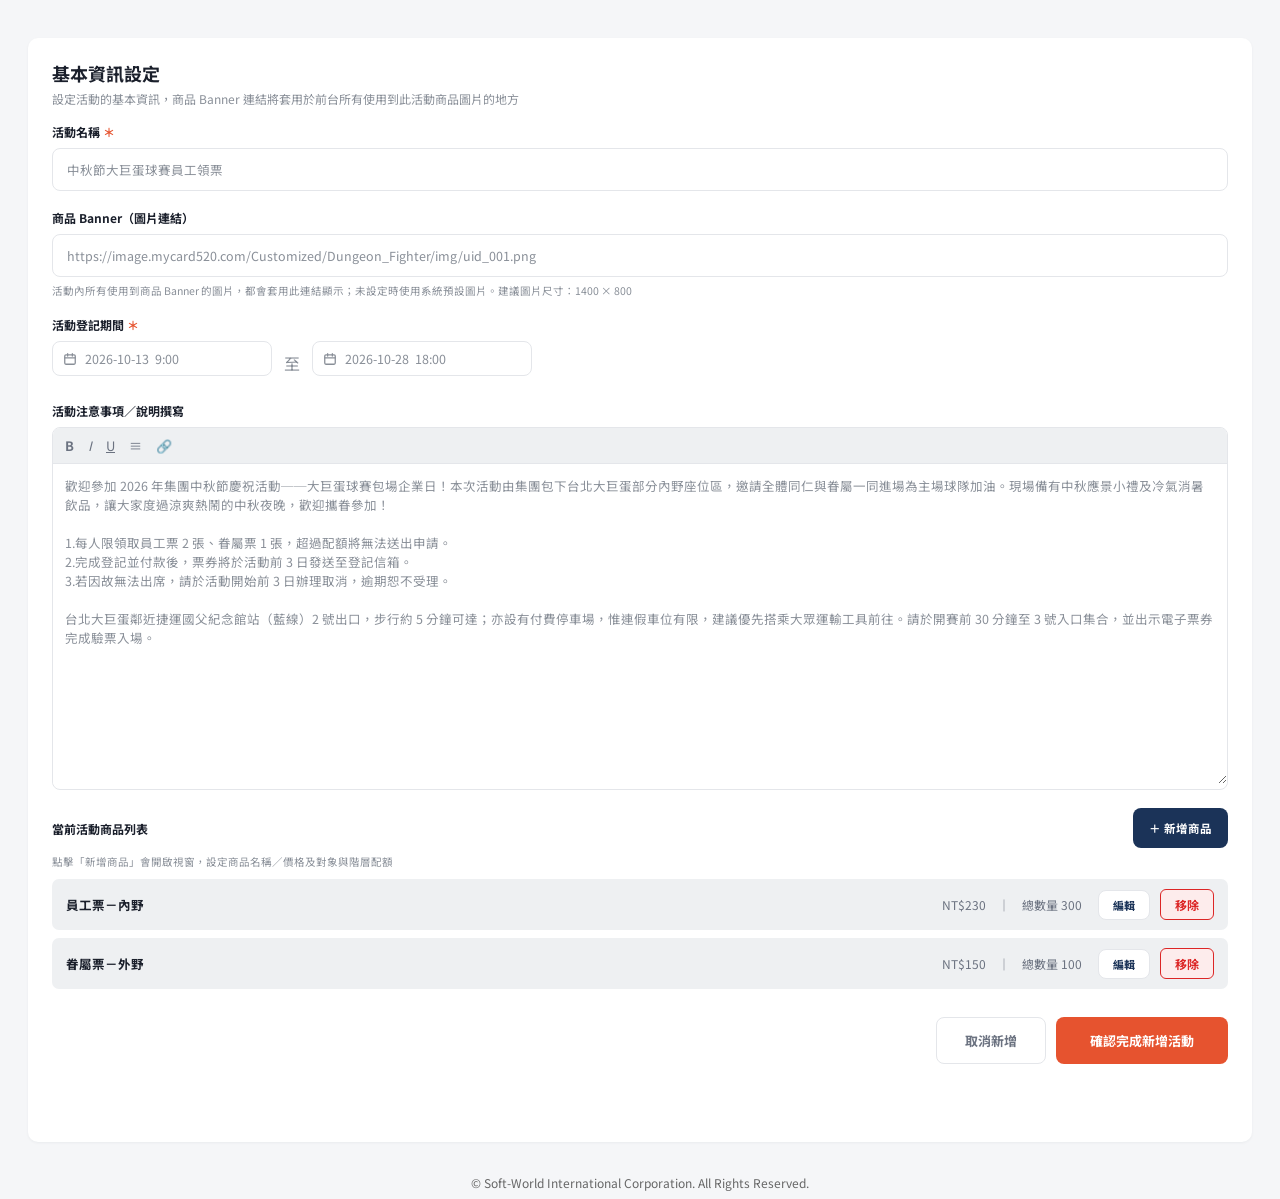
==== backend-act.html @ 68b7eef6 "樣式更新" ====
<!DOCTYPE html>
<html lang="zh-Hant">
<head>
<meta charset="UTF-8" />
<meta name="viewport" content="width=device-width, initial-scale=1, viewport-fit=cover" />
<title>智冠集團員工活動登記系統</title>
<link rel="preconnect" href="https://fonts.googleapis.com">
<link rel="preconnect" href="https://fonts.gstatic.com" crossorigin>
<link href="https://fonts.googleapis.com/css2?family=Noto+Sans+TC:wght@400;500;700;900&display=swap" rel="stylesheet">
	
<link rel="stylesheet" href="css/L.css">
<link rel="stylesheet" href="css/LM.css" media="only screen and (min-width:1280px) and (max-width:1680px)">
<!-- jquery引入檔 -->
<script src="js/jquery-3.7.1.min.js"></script>

<style id="product-modal-display-fix">
/* 彈窗顯示控制：不依賴外部 CSS 是否成功載入 */
.modal-overlay {
  display: none; position: fixed; inset: 0; z-index: 99999;
  align-items: center; justify-content: center;
  padding: 20px; box-sizing: border-box;
  background: rgba(15, 23, 42, .58);
  overflow-y: auto;
}
.modal-overlay.show { display: flex !important; }
.modal-overlay .modal-box {
  position: relative; width: 100%; max-width: 520px;
  max-height: calc(100vh - 40px); overflow-y: auto;
  box-sizing: border-box; margin: auto;
  background: #fff; border-radius: 12px;
  box-shadow: 0 20px 60px rgba(0,0,0,.24);
  padding: 24px;
}
#modal-add-product .modal-box { max-width: 640px; }
@media (max-width: 600px) { .modal-overlay { padding: 12px; } .modal-overlay .modal-box { padding: 18px; max-height: calc(100vh - 24px); } }

/* 開啟頁面時直接顯示新增活動表單與當前活動商品列表 */
#page-admin-new.active { display: block !important; visibility: visible !important; }
#page-admin-new #an-product-list { display: block !important; visibility: visible !important; }
#page-admin-new #an-product-list { width: 100%; min-height: 1px; }
#page-admin-new #an-product-list > div { display: flex !important; visibility: visible !important; opacity: 1 !important; }

/* 新增活動頁：確保商品列表下方的操作按鈕完整顯示，不受容器高度或 overflow 裁切 */
#page-admin-new .admin-shell,
#page-admin-new .admin-main,
#page-admin-new .admin-body,
#page-admin-new .admin-card {
  height: auto;
  max-height: none;
  overflow: visible;
}
#page-admin-new .admin-card > div[style*="float:right"] {
  display: flex !important;
  visibility: visible !important;
  opacity: 1 !important;
  clear: both;
}
#page-admin-new .admin-card::after {
  content: "";
  display: block;
  clear: both;
}
</style>

</head>
<body>

<!-- ============================================================ -->
<!-- 6. 後台／新增活動 對象與階層配額設定 -->
<!-- ============================================================ -->
<section class="page active" id="page-admin-new">
  <div class="admin-shell">    <main class="admin-main">
      <div class="admin-body">
        <div class="admin-card">
          <div class="ttl">基本資訊設定</div>
          <div class="sub">設定活動的基本資訊，商品 Banner 連結將套用於前台所有使用到此活動商品圖片的地方</div>

          <div class="form-field">
            <label>活動名稱 <span class="req">＊</span></label>
            <input class="form-input" id="an-name" placeholder="中秋節大巨蛋球賽員工領票" />
          </div>

          <div class="form-field">
            <label>商品 Banner（圖片連結）</label>
            <input class="form-input" id="an-banner" placeholder="https://image.mycard520.com/Customized/Dungeon_Fighter/img/uid_001.png" oninput="validateBanner()" />
            <div id="an-banner-error" style="display:none;font-size:10.5px;color:var(--red);margin-top:6px;">連結需以 http:// 或 https:// 開頭，請確認網址格式</div>
            <div style="font-size:10.5px;color:var(--grey-light);margin-top:6px;">活動內所有使用到商品 Banner 的圖片，都會套用此連結顯示；未設定時使用系統預設圖片。建議圖片尺寸：1400 × 800</div>
          </div>

          <div class="form-field">
            <label>活動登記期間 <span class="req">＊</span></label>
            <div style="display:flex;align-items:center;gap:12px;flex-wrap:wrap;">
              <label class="date-input"><svg viewBox="0 0 24 24" width="14" height="14" fill="none" stroke="currentColor" stroke-width="2.2" stroke-linecap="round" stroke-linejoin="round" style="flex:none;color:var(--grey-light);position:relative;margin:0px 6px -2px 0;"><rect x="3" y="5" width="18" height="16" rx="2"/><path d="M16 3v4M8 3v4M3 10h18"/></svg><input type="text" data-dp="datetime" readonly placeholder="2026-10-13  9:00" id="an-date-from" onchange="validateAnDates()" /></label>
              <span style="color:var(--grey-light);">至</span>
              <label class="date-input"><svg viewBox="0 0 24 24" width="14" height="14" fill="none" stroke="currentColor" stroke-width="2.2" stroke-linecap="round" stroke-linejoin="round" style="flex:none;color:var(--grey-light);position:relative;margin:0px 6px -2px 0;"><rect x="3" y="5" width="18" height="16" rx="2"/><path d="M16 3v4M8 3v4M3 10h18"/></svg><input type="text" data-dp="datetime" readonly placeholder="2026-10-28  18:00" id="an-date-to" onchange="validateAnDates()" /></label>
            </div>
            <div id="an-date-error" style="display:none;font-size:10.5px;color:var(--red);margin-top:6px;"></div>
          </div>

          <div class="form-field">
            <label>活動注意事項／說明撰寫</label>
            <div style="border:1.3px solid var(--border);border-radius:8px;overflow:hidden;">
              <div style="background:var(--bg-alt);padding:8px 12px;display:flex;gap:14px;font-size:13px;color:var(--grey);border-bottom:1px solid var(--border);">
                <b style="cursor:pointer;">B</b><i style="cursor:pointer;">I</i><u style="cursor:pointer;">U</u><span style="cursor:pointer;">≡</span><span style="cursor:pointer;">🔗</span>
              </div>
              <textarea id="an-notes" placeholder="歡迎參加 2026 年集團中秋節慶祝活動──大巨蛋球賽包場企業日！本次活動由集團包下台北大巨蛋部分內野座位區，邀請全體同仁與眷屬一同進場為主場球隊加油。現場備有中秋應景小禮及冷氣消暑飲品，讓大家度過涼爽熱鬧的中秋夜晚，歡迎攜眷參加！

1.每人限領取員工票 2 張、眷屬票 1 張，超過配額將無法送出申請。
2.完成登記並付款後，票券將於活動前 3 日發送至登記信箱。
3.若因故無法出席，請於活動開始前 3 日辦理取消，逾期恕不受理。

台北大巨蛋鄰近捷運國父紀念館站（藍線）2 號出口，步行約 5 分鐘可達；亦設有付費停車場，惟連假車位有限，建議優先搭乘大眾運輸工具前往。請於開賽前 30 分鐘至 3 號入口集合，並出示電子票券完成驗票入場。" style="width:100%;min-height:320px;border:none;padding:12px;font-size:12.5px;font-family:inherit;resize:vertical;outline:none;"></textarea>
            </div>
          </div>

          <div class="form-field">
            <div style="display:flex;justify-content:space-between;align-items:center;margin-bottom:10px;">
              <label style="margin:0;">當前活動商品列表</label>
              <button type="button" class="btn" style="background:var(--navy);color:#fff;padding:12px 16px;font-size:11.5px;" onclick="openAddProduct()">＋ 新增商品</button>
            </div>
            <div style="font-size:10.5px;color:var(--grey-light);margin:-4px 0 10px;">點擊「新增商品」會開啟視窗，設定商品名稱／價格及對象與階層配額</div>
            <div id="an-product-list" style="display:block!important;visibility:visible!important;width:100%;min-height:1px;">
              <div style="display:flex!important;justify-content:space-between;align-items:center;gap:12px;flex-wrap:wrap;padding:10px 14px;background:var(--bg-alt);border-radius:7px;margin-bottom:8px;visibility:visible!important;opacity:1!important;">
                <span style="font-size:12.5px;font-weight:700;">員工票－內野</span>
                <div style="display:flex;align-items:center;gap:10px;flex-wrap:wrap;">
                  <span style="font-size:12px;color:var(--grey);margin-right:6px;">NT$230　｜　總數量 300</span>
                  <button type="button" class="btn" style="background:#fff;border:1.3px solid var(--border);color:var(--navy);padding:6px 14px;font-size:11px;" onclick="viewAnProduct(0)">編輯</button>
                  <button type="button" class="remove-btn" onclick="removeAnProduct(0)">移除</button>
                </div>
              </div>
              <div style="display:flex!important;justify-content:space-between;align-items:center;gap:12px;flex-wrap:wrap;padding:10px 14px;background:var(--bg-alt);border-radius:7px;margin-bottom:8px;visibility:visible!important;opacity:1!important;">
                <span style="font-size:12.5px;font-weight:700;">眷屬票－外野</span>
                <div style="display:flex;align-items:center;gap:10px;flex-wrap:wrap;">
                  <span style="font-size:12px;color:var(--grey);margin-right:6px;">NT$150　｜　總數量 100</span>
                  <button type="button" class="btn" style="background:#fff;border:1.3px solid var(--border);color:var(--navy);padding:6px 14px;font-size:11px;" onclick="viewAnProduct(1)">編輯</button>
                  <button type="button" class="remove-btn" onclick="removeAnProduct(1)">移除</button>
                </div>
              </div>
            </div>
          </div>

          <div style="display:flex;gap:10px;margin-top:10px; float:right;">
            <button class="btn" style="background:#fff;border:1.3px solid var(--border);color:var(--grey);padding:13px 28px;font-size:13px; float:right;" onclick="cancelAddActivity()">取消新增</button>
            <button class="btn btn-primary" style="padding:13px 34px;font-size:13px; float:right" onclick="confirmAddActivity()">確認完成新增活動</button>
          </div>
        </div>
      </div>
    </main>
  </div>
  <div id="copyright">© Soft-World International Corporation. All Rights Reserved.</div>
</section>



<!-- ===== Modals ===== -->
<div class="modal-overlay" id="modal-cancel-order">
  <div class="modal-box">
    <div class="modal-icon">！</div>
    <h3>確定要取消此訂單嗎？</h3>
    <div class="sub">訂單編號　ORD-20260908-0012</div>
    <p>取消後，此訂單將無法復原，若已完成部分付款將依公司退款規範處理。確定要取消嗎？</p>
    <div class="modal-btns">
      <button class="btn" style="background:#fff;border:1px solid var(--border);color:var(--grey);" onclick="closeModal('modal-cancel-order')">再想想</button>
      <button class="btn btn-primary" onclick="confirmCancelOrder()">確認取消訂單</button>
    </div>
  </div>
</div>

<div class="modal-overlay" id="modal-unpublish">
  <div class="modal-box">
    <div class="modal-icon">！</div>
    <h3>確定要下架此活動嗎？</h3>
    <div class="sub" id="modal-unpublish-name"></div>
    <p>下架後，前台將立即隱藏本活動，員工將無法繼續報名或領票。此動作可隨時重新上架恢復。</p>
    <div class="modal-btns">
      <button class="btn" style="background:#fff;border:1px solid var(--border);color:var(--grey);" onclick="closeModal('modal-unpublish')">取消</button>
      <button class="btn btn-primary">確認下架</button>
    </div>
  </div>
</div>

<div class="modal-overlay" id="modal-add-product">
  <div class="modal-box" style="max-width:640px;max-height:86vh;overflow-y:auto;text-align:left;">
    <h3 id="ap-modal-title">新增商品</h3>
    <div class="sub" id="ap-modal-sub" style="margin-bottom:16px;">設定商品基本資訊，並依公司別設定對象與階層配額</div>

    <div id="ap-fields">
      <div class="form-field">
        <label>商品名稱 <span class="req">＊</span></label>
        <input class="form-input" id="ap-name" value="一般票" />
      </div>
      <div class="form-field">
        <label>商品價格 <span class="req">＊</span></label>
        <input class="form-input" id="ap-price" value="230" />
      </div>

      <div class="form-field">
        <label>商品總數量額度 <span class="req">＊</span></label>
        <input class="form-input" id="ap-total" value="300" inputmode="numeric" oninput="validateApTotal()" />
        <div class="field-err" id="ap-total-err"></div>
        <div style="font-size:10.5px;color:var(--grey-light);margin-top:6px;">此商品可發放的總張數；下方各公司「總數量限制」加總不可超過此額度</div>
      </div>

      <div class="form-field" style="margin-bottom:8px;">
        <label style="display:flex;align-items:center;gap:10px;margin-bottom:6px;">適用公司別 <span class="req">＊</span>
          <span class="toggle" id="ap-all-toggle" onclick="toggleApAll()"><span class="knob"></span></span>
          <span id="ap-all-label" style="font-size:11.5px;color:var(--grey-light);font-weight:400;">依公司別設定</span>
        </label>
        <div style="font-size:10.5px;color:var(--grey-light);">開啟後不分公司別：白名單內所有網域的員工都可以購買，共用商品總數量額度，先搶先得</div>
      </div>

      <div id="ap-company-section">
        <div class="form-field">
          <div style="display:flex;justify-content:space-between;align-items:center;margin-bottom:8px;">
            <label style="font-weight:500;color:var(--grey);margin:0;">選擇公司（可複選，勾選後展開配額設定）</label>
            <button type="button" class="select-all-btn" id="ap-select-all" onclick="toggleAllCompanies()">全選</button>
          </div>
          <div id="ap-company-checks"></div>
          <div class="field-err" id="ap-company-err"></div>
        </div>

        <div class="form-field">
          <label style="margin-bottom:4px;">公司配額列表</label>
          <table class="quota-table">
            <thead><tr><th>公司別</th><th>該公司總數量限制
              <span class="help-wrap">
                <button type="button" class="help-btn" aria-label="說明">?</button>
                <span class="help-tip">填寫 0 表示該公司不限制額度，僅受「商品總數量額度」限制，先搶先得</span>
              </span>
            </th><th style="color:var(--green);">單一帳號免費票數量</th><th style="color:var(--orange);">單一帳號自費票數量</th></tr></thead>
            <tbody id="quota-body"></tbody>
          </table>
        </div>
      </div>

      <div id="ap-all-section" style="display:none;">
        <div class="form-field">
          <label style="margin-bottom:8px;">單一帳號購買額度（所有符合白名單網域的帳號皆適用）</label>
          <div class="form-row2">
            <div>
              <div style="font-size:10.5px;font-weight:700;color:var(--green);margin-bottom:6px;">單一帳號免費票數量</div>
              <input class="form-input" id="ap-all-free" value="1" inputmode="numeric" oninput="validateApAll()" />
            </div>
            <div>
              <div style="font-size:10.5px;font-weight:700;color:var(--orange);margin-bottom:6px;">單一帳號自費票數量</div>
              <input class="form-input" id="ap-all-paid" value="1" inputmode="numeric" oninput="validateApAll()" />
            </div>
          </div>
          <div class="field-err" id="ap-all-err"></div>
        </div>
      </div>
    </div>

    <div class="modal-btns">
      <button class="btn" style="background:#fff;border:1px solid var(--border);color:var(--grey);" onclick="closeModal('modal-add-product')" id="ap-cancel-btn">取消</button>
      <button class="btn btn-primary" style="background:var(--navy);" onclick="confirmAddProduct()" id="ap-confirm-btn">確認新增商品</button>
    </div>
  </div>
</div>

<div class="modal-overlay" id="modal-export">
  <div class="modal-box">
    <h3>匯出活動報表</h3>
    <div class="sub" id="modal-export-name"></div>
    <div class="form-field" style="margin-top:14px;">
      <label>匯出公司範圍 <span class="req">＊</span></label>
      <select class="form-input" id="export-company"></select>
    </div>
    <div class="modal-btns">
      <button class="btn" style="background:#fff;border:1px solid var(--border);color:var(--grey);" onclick="closeModal('modal-export')">取消</button>
      <button class="btn btn-primary" style="background:var(--navy);">確認匯出</button>
    </div>
  </div>
</div>

<div id="toast"></div>
<div id="dp-pop"></div>

<script>
let toastTimer = null;
function showToast(msg){
  const t = document.getElementById('toast');
  t.textContent = msg;
  t.classList.add('show');
  clearTimeout(toastTimer);
  toastTimer = setTimeout(()=>t.classList.remove('show'), 2200);
}
/* ============ 日曆選擇元件（點輸入框即展開，不需點小日曆圖示） ============ */
const DP = { input:null, mode:'date', y:0, m:0, selY:0, selM:0, selD:0, hh:'09', mm:'00' };
const dpP2 = n => String(n).padStart(2,'0');
function dpOpen(inp){
  DP.input = inp; DP.mode = inp.dataset.dp;
  const m = (inp.value||'').match(/^(\d{4})-(\d{2})-(\d{2})(?:[ T](\d{2}):(\d{2}))?/);
  const base = m ? new Date(+m[1], +m[2]-1, +m[3]) : new Date();
  DP.y = base.getFullYear(); DP.m = base.getMonth();
  if(m){ DP.selY=+m[1]; DP.selM=+m[2]-1; DP.selD=+m[3]; DP.hh = m[4]||'09'; DP.mm = m[5]||'00'; }
  else { DP.selY = 0; DP.hh = '09'; DP.mm = '00'; }
  dpRender();
  const pop = document.getElementById('dp-pop');
  pop.classList.add('show');
  const r = inp.getBoundingClientRect(), ph = pop.offsetHeight, pw = pop.offsetWidth;
  let top = r.bottom + 6; if(top + ph > window.innerHeight - 8) top = Math.max(8, r.top - ph - 6);
  let left = Math.min(r.left, window.innerWidth - pw - 8);
  pop.style.top = top + 'px'; pop.style.left = Math.max(8,left) + 'px';
}
function dpClose(){ document.getElementById('dp-pop').classList.remove('show'); DP.input = null; }
function dpRender(){
  const first = new Date(DP.y, DP.m, 1), startDow = first.getDay(), dim = new Date(DP.y, DP.m+1, 0).getDate();
  const prevDim = new Date(DP.y, DP.m, 0).getDate(), today = new Date();
  let cells = '';
  for(let i=0;i<42;i++){
    let d, mo = DP.m, y = DP.y, other = false;
    if(i < startDow){ d = prevDim - startDow + i + 1; mo = DP.m-1; other = true; }
    else if(i >= startDow + dim){ d = i - startDow - dim + 1; mo = DP.m+1; other = true; }
    else d = i - startDow + 1;
    const dt = new Date(y, mo, d);
    const isSel = dt.getFullYear()===DP.selY && dt.getMonth()===DP.selM && dt.getDate()===DP.selD;
    const isToday = dt.getFullYear()===today.getFullYear() && dt.getMonth()===today.getMonth() && dt.getDate()===today.getDate();
    cells += `<button type="button" class="dp-day ${other?'other':''} ${isToday?'today':''} ${isSel?'sel':''}" onclick="dpPick(${dt.getFullYear()},${dt.getMonth()},${dt.getDate()})">${d}</button>`;
  }
  const wk = ['日','一','二','三','四','五','六'].map(w=>`<div class="dp-wk">${w}</div>`).join('');
  const hours = Array.from({length:24},(_,i)=>`<option ${dpP2(i)===DP.hh?'selected':''}>${dpP2(i)}</option>`).join('');
  const mins = Array.from({length:60},(_,i)=>`<option ${dpP2(i)===DP.mm?'selected':''}>${dpP2(i)}</option>`).join('');
  const time = DP.mode==='datetime' ? `<div class="dp-time"><span style="color:var(--grey);">時間</span>
      <select onchange="DP.hh=this.value">${hours}</select>：<select onchange="DP.mm=this.value">${mins}</select>
      <button type="button" class="dp-ok" onclick="dpConfirm()">確定</button></div>` : '';
  document.getElementById('dp-pop').innerHTML = `
    <div class="dp-head"><button type="button" class="dp-nav" onclick="dpNav(-1)">‹</button><b>${DP.y} 年 ${DP.m+1} 月</b><button type="button" class="dp-nav" onclick="dpNav(1)">›</button></div>
    <div class="dp-grid">${wk}${cells}</div>
    ${time}
    <div class="dp-foot"><button type="button" onclick="dpToday()">今天</button><button type="button" onclick="dpClear()">清除</button></div>`;
}
function dpNav(d){ DP.m += d; if(DP.m<0){DP.m=11;DP.y--;} if(DP.m>11){DP.m=0;DP.y++;} dpRender(); }
function dpPick(y,m,d){
  DP.selY=y; DP.selM=m; DP.selD=d; DP.y=y; DP.m=m;
  if(DP.mode==='date') dpCommit(); else dpRender();
}
function dpToday(){ const t = new Date(); dpPick(t.getFullYear(), t.getMonth(), t.getDate()); }
function dpConfirm(){
  if(!DP.selY){ const t = new Date(); DP.selY=t.getFullYear(); DP.selM=t.getMonth(); DP.selD=t.getDate(); }
  dpCommit();
}
function dpCommit(){
  const inp = DP.input; if(!inp) return;
  const date = `${DP.selY}-${dpP2(DP.selM+1)}-${dpP2(DP.selD)}`;
  inp.value = DP.mode==='datetime' ? `${date} ${DP.hh}:${DP.mm}` : date;
  inp.dispatchEvent(new Event('change', {bubbles:true}));
  dpClose();
}
function dpClear(){
  const inp = DP.input; if(!inp) return;
  inp.value = ''; inp.dispatchEvent(new Event('change', {bubbles:true})); dpClose();
}
document.addEventListener('click', e=>{
  const inp = e.target.closest && e.target.closest('input[data-dp]');
  if(inp){ dpOpen(inp); return; }
  if(e.target.closest && (e.target.closest('#dp-pop') || e.target.closest('.date-input'))) return;
  dpClose();
});
// 彈層內的點擊不往上傳：切換月份／選日期時會重繪內容，被點的按鈕已脫離 DOM，若傳到 document 會被誤判成「點到外面」而關閉
document.getElementById('dp-pop').addEventListener('click', e=>e.stopPropagation());
document.addEventListener('keydown', e=>{ if(e.key==='Escape') dpClose(); });
window.addEventListener('resize', dpClose);
window.addEventListener('scroll', dpClose, true);

/* ============ 導覽切換 ============ */
function go(page){
  document.querySelectorAll('.page').forEach(p=>p.classList.remove('active'));
  document.getElementById('page-'+page).classList.add('active');
  document.querySelectorAll('#meta-nav button[data-page]').forEach(b=>b.classList.toggle('active', b.dataset.page===page));
  window.scrollTo({top:0,behavior:'instant'});
  if(page === 'checkout') renderCheckout();
  if(page === 'orderlist') renderOrderList();
  if(page === 'content' && typeof applyContentState === 'function') applyContentState();
}
document.querySelectorAll('#meta-nav button[data-page]').forEach(b=>b.addEventListener('click',()=>go(b.dataset.page)));
document.querySelectorAll('a[data-page]').forEach(a=>a.addEventListener('click',(e)=>{e.preventDefault();go(a.dataset.page);}));

/* ============ 0. 員工登入頁 ============ */
const ALLOWED_DOMAINS = ['soft-world.com.tw','gamefirst.com.tw','mail.gameflier.com.tw'];
function validateEmail(){
  const val = document.getElementById('login-email').value.trim();
  const errEl = document.getElementById('login-email-error');
  const spacer = document.getElementById('login-email-spacer');
  if(!val){ errEl.style.display='none'; spacer.style.display='block'; return; }
  const domain = val.split('@')[1] || '';
  const ok = ALLOWED_DOMAINS.includes(domain);
  errEl.style.display = ok ? 'none' : 'block';
  spacer.style.display = ok ? 'block' : 'none';
}
function requestOtp(){
  document.querySelectorAll('#otp-boxes .otp-box').forEach(b=>{ b.value=''; b.classList.remove('otp-focus'); });
  document.querySelector('#otp-boxes .otp-box').classList.add('otp-focus');
}




/* ============ 5. 後台活動列表 ============ */
const ADMIN_ROWS = [
  {name:"2026 中秋大巨蛋球賽領票",active:true,period:"2026-09-01 09:00－2026-09-15 18:00",remain:284,total:300,breakdown:[["@soft-world.com.tw",188,200],["@gamefirst.com.tw",96,100]],creator:"李小華",editor:"李小華"},
  {name:"2026 尾牙晚會報名",active:true,period:"2026-12-03 00:00－2026-12-22 23:59",remain:512,total:600,breakdown:[["@soft-world.com.tw",312,400],["@gamefirst.com.tw",200,200]],creator:"陳雅婷",editor:"王小明"},
  {name:"員工旅遊．北海道梯次報名",active:true,period:"2026-10-05 09:00－2026-10-28 18:00",remain:45,total:80,breakdown:[["@soft-world.com.tw",30,50],["@gamefirst.com.tw",15,30]],creator:"李小華",editor:"陳雅婷"},
  {name:"春酒晚宴入場登記",active:false,period:"2026-01-12 00:00－2026-01-27 23:59",remain:null,total:null,breakdown:[],creator:"陳雅婷",editor:"陳雅婷"},
  {name:"電影包場優先場",active:true,period:"2026-08-03 09:00－2026-08-14 18:00",remain:12,total:40,breakdown:[["@soft-world.com.tw",12,40]],creator:"王小明",editor:"李小華"},
  {name:"親子日烘焙工作坊",active:false,period:"2026-07-02 09:00－2026-07-19 18:00",remain:null,total:null,breakdown:[],creator:"陳雅婷",editor:"王小明"},
  {name:"桌遊之夜報名",active:true,period:"2026-09-22 09:00－2026-10-02 18:00",remain:68,total:120,breakdown:[["@soft-world.com.tw",68,120]],creator:"李小華",editor:"李小華"},
  {name:"瑜珈紓壓體驗課程",active:false,period:"2026-06-04 09:00－2026-06-16 18:00",remain:null,total:null,breakdown:[],creator:"王小明",editor:"陳雅婷"},
  {name:"中秋烤肉派對報名",active:true,period:"2026-09-11 09:00－2026-09-25 18:00",remain:156,total:200,breakdown:[["@soft-world.com.tw",156,200]],creator:"陳雅婷",editor:"李小華"},
  {name:"萬聖節變裝派對",active:false,period:"2026-10-24 09:00－2026-11-03 18:00",remain:null,total:null,breakdown:[],creator:"王小明",editor:"王小明"},
];
let adminStatusFilter = 'all';
function setAdminStatusFilter(val){
  adminStatusFilter = val;
  document.querySelectorAll('#admin-status-filter .radio-opt').forEach(el=>el.classList.toggle('active', el.dataset.val===val));
  renderAdminTable();
}
function applyAdminFilter(){ renderAdminTable(); }
function onAdminDateChange(){
  const f = document.getElementById('admin-date-from').value, t = document.getElementById('admin-date-to').value;
  if(f && t && f > t){ showToast('起始日期不可晚於結束日期'); return; }
  renderAdminTable();
}
function resetAdminFilter(){
  document.getElementById('admin-search-input').value = '';
  document.getElementById('admin-date-from').value = '';
  document.getElementById('admin-date-to').value = '';
  setAdminStatusFilter('all');
}
function getFilteredAdminRows(){
  const kw = (document.getElementById('admin-search-input')?.value || '').trim();
  const dFrom = document.getElementById('admin-date-from')?.value || '';
  const dTo = document.getElementById('admin-date-to')?.value || '';
  return ADMIN_ROWS
    .map((r, i) => ({ r, i }))
    .filter(({r}) => {
      if(kw && !r.name.includes(kw)) return false;
      if(adminStatusFilter === 'active' && !r.active) return false;
      if(adminStatusFilter === 'inactive' && r.active) return false;
      // 活動期間：活動期間與所選區間有重疊即符合
      const [rs, re] = r.period.split('－').map(s=>s.trim().slice(0,10));
      if(dFrom && re < dFrom) return false;
      if(dTo && rs > dTo) return false;
      return true;
    });
}
function renderAdminTable(){
  const tbody = document.getElementById('admin-table-body');
  const filtered = getFilteredAdminRows();
  document.getElementById('admin-row-count').textContent = `共 ${filtered.length} 筆資料（示範資料，實際以後端為準）`;
  if(filtered.length === 0){
    tbody.innerHTML = `<tr><td colspan="8" style="text-align:center;color:var(--grey-light);padding:24px 0;">查無符合條件的活動</td></tr>`;
    return;
  }
  tbody.innerHTML = filtered.map(({r, i})=>{
    const statusBadge = r.active
      ? `<span class="badge" style="background:var(--green-light);border-color:var(--green);color:var(--green);">上架中</span>`
      : `<span class="badge" style="background:var(--bg-alt);border-color:var(--border);color:var(--grey);">已下架</span>`;
    const remainCell = (r.active && r.remain!=null)
      ? `<button class="remain-btn" onclick="toggleRemain(${i})">${r.remain} / ${r.total} <span class="arrow" id="arrow-${i}">▸</span></button>`
      : `<span style="color:var(--grey-light);">－</span>`;
    const toggleCell = `<button class="toggle ${r.active?'on':''}" onclick="onToggleClick(${i}, this)"><span class="knob"></span></button>`;
    let rows = `<tr id="row-${i}">
      <td><a class="at-link" href="#" onclick="openActivitySettings('${r.name.replace(/'/g,"")}', ${r.active});return false;">${r.name}</a></td>
      <td>${statusBadge}</td>
      <td>${r.period}</td>
      <td style="text-align:center;">${remainCell}</td>
      <td style="text-align:center;">${toggleCell}</td>
      <td style="color:var(--grey);">${r.creator}</td>
      <td style="color:var(--grey);">${r.editor}</td>
      <td style="text-align:center;"><a class="export-link" href="#" onclick="openExportModal('${r.name.replace(/'/g,"")}');return false;">匯出報表</a></td>
    </tr>`;
    if(r.breakdown.length){
      rows += `<tr class="subrow" id="sub-${i}" style="display:none;"><td colspan="8">
        ${r.breakdown.map(([n,rem,tot])=>`<div style="display:flex;justify-content:space-between;max-width:420px;padding:3px 0;"><span style="color:var(--grey);">${n}</span><b>${rem} / ${tot}</b></div>`).join('')}
      </td></tr>`;
    }
    return rows;
  }).join('');
}
function toggleRemain(i){
  const sub = document.getElementById('sub-'+i);
  if(!sub) return;
  const open = sub.style.display !== 'none';
  sub.style.display = open ? 'none' : 'table-row';
  document.getElementById('arrow-'+i).textContent = open ? '▸' : '▾';
}
function openActivitySettings(name, isActive){
  AN_MODE = 'edit';
  renderAnProducts();
  showToast(`開啟「${name}」活動設定頁面`);
  go('admin-new');
}
let pendingToggleIndex = null;
function onToggleClick(i, el){
  const r = ADMIN_ROWS[i];
  if(r.active){
    pendingToggleIndex = i;
    document.getElementById('modal-unpublish-name').textContent = r.name;
    openModal('modal-unpublish');
  } else {
    // 下架活動要重新上架：需進入活動設定頁面重新設定活動登記期間，其餘內容預設帶入原本的值
    AN_MODE = 'edit';
    renderAnProducts();
      showToast('請先設定活動登記期間才能重新上架，已為您開啟活動設定頁面');
    go('admin-new');
  }
}
document.getElementById('modal-unpublish').querySelector('.btn-primary').addEventListener('click', ()=>{
  if(pendingToggleIndex!=null){ ADMIN_ROWS[pendingToggleIndex].active = false; closeModal('modal-unpublish'); renderAdminTable(); showToast('活動已下架'); }
});
function openExportModal(name){
  document.getElementById('export-company').innerHTML = '<option>全部公司</option>' + DOMAINS.map(d=>`<option>${d.company}　${d.name}</option>`).join('');
  document.getElementById('modal-export-name').textContent = name;
  openModal('modal-export');
}
document.getElementById('modal-export').querySelector('.btn-primary').addEventListener('click', ()=>{
  closeModal('modal-export');
  showToast('已匯出 Excel 報表');
});
function adminPageToast(){ showToast('示範資料僅 1 頁，實際頁數依後端資料筆數決定'); }
function openModal(id){
  const modal = document.getElementById(id);
  if(!modal) return;
  modal.classList.add('show');
  modal.setAttribute('aria-hidden', 'false');
  document.body.style.overflow = 'hidden';
}
function closeModal(id){
  const modal = document.getElementById(id);
  if(!modal) return;
  modal.classList.remove('show');
  modal.setAttribute('aria-hidden', 'true');
  if(!document.querySelector('.modal-overlay.show')) document.body.style.overflow = '';
}
document.querySelectorAll('.modal-overlay').forEach(m=>{
  m.setAttribute('aria-hidden', m.classList.contains('show') ? 'false' : 'true');
  m.addEventListener('click', e=>{ if(e.target===m) closeModal(m.id); });
});
document.addEventListener('keydown', e=>{
  if(e.key === 'Escape'){
    const visibleModal = document.querySelector('.modal-overlay.show');
    if(visibleModal) closeModal(visibleModal.id);
  }
});
renderAdminTable();

// 剩餘數量每 30 秒模擬刷新一次（示範用：微幅隨機變動）
setInterval(()=>{
  let changed = false;
  ADMIN_ROWS.forEach(r=>{
    if(r.active && r.remain!=null && r.remain > 0 && Math.random() < 0.5){
      r.remain = Math.max(0, r.remain - (Math.random() < 0.5 ? 0 : 1));
      changed = true;
    }
  });
  if(changed && document.getElementById('page-admin-list').classList.contains('active')) renderAdminTable();
}, 30000);

/* ============ 6a. 新增活動：基本資訊設定 ============ */
function validateBanner(){
  const val = document.getElementById('an-banner').value.trim();
  const errEl = document.getElementById('an-banner-error');
  errEl.style.display = (val && !/^https?:\/\//i.test(val)) ? 'block' : 'none';
}

let AN_PRODUCTS = [
  { name: "員工票－內野", price: 230, total: 300 },
  { name: "眷屬票－外野", price: 150, total: 100 },
];
let AN_MODE = 'create'; // 'create'：新增活動（商品僅供查看）／'edit'：編輯既有（已下架）活動（商品可編輯）
function renderAnProducts(){
  const el = document.getElementById('an-product-list');
  const btnLabel = '編輯'; // 不分新增／已下架活動，商品一律可編輯
  if(AN_PRODUCTS.length === 0){
    el.innerHTML = `<div style="font-size:11.5px;color:var(--grey-light);padding:12px 0;">尚未新增任何商品，請點擊「＋ 新增商品」建立</div>`;
    return;
  }
  el.innerHTML = AN_PRODUCTS.map((p,i)=>`
    <div style="display:flex;justify-content:space-between;align-items:center;padding:10px 14px;background:var(--bg-alt);border-radius:7px;margin-bottom:8px;">
      <span style="font-size:12.5px;font-weight:700;">${p.name}${p.scope==='all' ? ' <span class="scope-tag">不分公司</span>' : ''}</span>
      <div style="display:flex;align-items:center;gap:10px;">
        <span style="font-size:12px;color:var(--grey);margin-right:6px;">NT$${p.price}　｜　總數量 ${p.total}</span>
        <button type="button" class="btn" style="background:#fff;border:1.3px solid var(--border);color:var(--navy);padding:6px 14px;font-size:11px;" onclick="viewAnProduct(${i})">${btnLabel}</button>
        <button type="button" class="remove-btn" onclick="removeAnProduct(${i})">移除</button>
      </div>
    </div>`).join('');
}
let apAllCompanies = false;
function setApAll(on){
  apAllCompanies = !!on;
  document.getElementById('ap-all-toggle').classList.toggle('on', apAllCompanies);
  document.getElementById('ap-all-label').textContent = apAllCompanies ? '不分公司別（所有白名單網域皆可購買）' : '依公司別設定';
  document.getElementById('ap-all-label').style.color = apAllCompanies ? 'var(--green)' : 'var(--grey-light)';
  document.getElementById('ap-company-section').style.display = apAllCompanies ? 'none' : 'block';
  document.getElementById('ap-all-section').style.display = apAllCompanies ? 'block' : 'none';
}
function toggleApAll(){ setApAll(!apAllCompanies); }
function setApMsg(id, msg){
  const el = document.getElementById(id);
  el.textContent = msg || ''; el.style.display = msg ? 'block' : 'none';
}
function allQuotaMsg(){
  const f = document.getElementById('ap-all-free').value.trim(), p = document.getElementById('ap-all-paid').value.trim();
  if(!/^\d+$/.test(f) || !/^\d+$/.test(p)) return '免費票與自費票數量請輸入 0 以上的整數';
  if(+f + +p < 1) return '免費票與自費票數量至少需有一項大於 0';
  return '';
}
function validateApAll(){ setApMsg('ap-all-err', allQuotaMsg()); }
let an_editingIndex = null;
function anDateMsg(showEmpty){
  const f = document.getElementById('an-date-from').value, t = document.getElementById('an-date-to').value;
  if(!f || !t) return showEmpty ? '請選擇活動登記期間的開始與結束時間' : '';
  const now = new Date(), fd = new Date(f.replace(' ','T')), td = new Date(t.replace(' ','T'));
  if(fd <= now || td <= now) return '開始與結束日期都需晚於目前時間';
  if(td <= fd) return '結束時間需晚於開始時間';
  return '';
}
function validateAnDates(showEmpty){
  const m = anDateMsg(!!showEmpty), el = document.getElementById('an-date-error');
  el.textContent = m; el.style.display = m ? 'block' : 'none';
  return !m;
}
function confirmAddActivity(){
  const name = document.getElementById('an-name').value.trim();
  if(!name){ showToast('請輸入活動名稱'); document.getElementById('an-name').focus(); return; }
  if(!validateAnDates(true)){ showToast('請確認活動登記期間'); return; }
  if(AN_PRODUCTS.length === 0){ showToast('請至少新增一項商品'); return; }
  showToast('活動已儲存（示範流程）');
}
function cancelAddActivity(){
  go('admin-list');
}
function openAddProduct(){
  an_editingIndex = null;
  document.getElementById('ap-modal-title').textContent = '新增商品';
  document.getElementById('ap-modal-sub').textContent = '設定商品基本資訊，並依公司別設定對象與階層配額';
  document.getElementById('ap-fields').classList.remove('readonly');
  document.getElementById('ap-confirm-btn').style.display = 'inline-block';
  document.getElementById('ap-confirm-btn').textContent = '確認新增商品';
  document.getElementById('ap-cancel-btn').textContent = '取消';
  document.getElementById('ap-name').value = '一般票';
  document.getElementById('ap-price').value = '230';
  document.getElementById('ap-total').value = '300';
  setApTotalErr('');
  setApAll(false);
  document.getElementById('ap-all-free').value = '1';
  document.getElementById('ap-all-paid').value = '1';
  setApMsg('ap-all-err',''); setApMsg('ap-company-err','');
  renderApCompanyChecks();
  renderQuotaTable();
  openModal('modal-add-product');
}
function viewAnProduct(i){
  an_editingIndex = i;
  const p = AN_PRODUCTS[i];
  const editable = true; // 一律可編輯
  document.getElementById('ap-modal-title').textContent = editable ? '編輯商品' : '查看商品';
  document.getElementById('ap-modal-sub').textContent = editable
    ? '可調整此商品的名稱／價格及對象與階層配額'
    : '僅供查看此商品的設定內容，如需調整請由「新增商品」重新建立';
  document.getElementById('ap-fields').classList.toggle('readonly', !editable);
  document.getElementById('ap-confirm-btn').style.display = editable ? 'inline-block' : 'none';
  document.getElementById('ap-confirm-btn').textContent = '確認更新商品';
  document.getElementById('ap-cancel-btn').textContent = editable ? '取消' : '關閉';
  document.getElementById('ap-name').value = p.name;
  document.getElementById('ap-price').value = p.price;
  document.getElementById('ap-total').value = p.total;
  setApTotalErr('');
  setApAll(p.scope === 'all');
  document.getElementById('ap-all-free').value = p.allFree ?? 1;
  document.getElementById('ap-all-paid').value = p.allPaid ?? 1;
  setApMsg('ap-all-err',''); setApMsg('ap-company-err','');
  renderApCompanyChecks();
  renderQuotaTable();
  openModal('modal-add-product');
}
function setApTotalErr(msg){
  const el = document.getElementById('ap-total-err'), input = document.getElementById('ap-total');
  el.textContent = msg || ''; el.style.display = msg ? 'block' : 'none';
  input.classList.toggle('invalid', !!msg);
}
function validateApTotal(){
  const v = document.getElementById('ap-total').value.trim();
  if(v && !/^[1-9]\d*$/.test(v)) setApTotalErr('請輸入大於 0 的整數'); else setApTotalErr('');
}
function confirmAddProduct(){
  const name = document.getElementById('ap-name').value.trim();
  const price = parseInt(document.getElementById('ap-price').value, 10);
  const totalStr = document.getElementById('ap-total').value.trim();
  if(!name){ showToast('請輸入商品名稱'); return; }
  if(isNaN(price)){ showToast('商品價格需為數字'); return; }
  if(!/^[1-9]\d*$/.test(totalStr)){ setApTotalErr(totalStr ? '請輸入大於 0 的整數' : '請輸入商品總數量額度'); return; }
  const total = parseInt(totalStr, 10);
  let extra = { scope: apAllCompanies ? 'all' : 'company' };
  if(apAllCompanies){
    const m = allQuotaMsg();
    setApMsg('ap-all-err', m);
    if(m) return;
    extra.allFree = parseInt(document.getElementById('ap-all-free').value, 10);
    extra.allPaid = parseInt(document.getElementById('ap-all-paid').value, 10);
  } else {
    ensureQuotaEntries();
    const checked = DOMAINS.map(d=>COMPANY_QUOTA[domKey(d)]).filter(c=>c.checked);
    if(checked.length === 0){ setApMsg('ap-company-err', '請至少選擇一間公司'); return; }
    setApMsg('ap-company-err', '');
    // 填 0＝該公司不限制額度，不列入加總
    const companySum = checked.reduce((s,c)=>s+(c.total||0),0);
    if(companySum > total){ setApTotalErr(`各公司總數量限制加總（${companySum}，不含填 0 不限制者）超過商品總數量額度（${total}）`); return; }
  }
  setApTotalErr('');
  if(an_editingIndex !== null){
    AN_PRODUCTS[an_editingIndex] = { name, price, total, ...extra };
    showToast(`已更新商品「${name}」`);
  } else {
    AN_PRODUCTS.push({ name, price, total, ...extra });
    showToast(`已新增商品「${name}」`);
  }
  renderAnProducts();
  closeModal('modal-add-product');
}
function removeAnProduct(i){
  AN_PRODUCTS.splice(i, 1);
  renderAnProducts();
}
renderAnProducts();

/* 頁面初始載入時，確保當前活動商品列表立即呈現 */
window.addEventListener('DOMContentLoaded', () => {
  const page = document.getElementById('page-admin-new');
  if (page) page.classList.add('active');
  // 預設顯示兩個既有商品；若商品陣列意外為空，仍補上預設欄位
  if (typeof AN_PRODUCTS !== 'undefined' && AN_PRODUCTS.length === 0) {
    AN_PRODUCTS = [
      { name: '員工票－內野', price: 230, total: 300 },
      { name: '眷屬票－外野', price: 150, total: 100 }
    ];
  }
  renderAnProducts();
});

/* ============ 6. 新增活動配額設定 ============ */
const COMPANY_QUOTA = {
  "soft-world.com.tw":{total:200, free:1, paid:1, checked:true},
  "gamefirst.com.tw":{total:100, free:0, paid:1, checked:true},
  "mail.gameflier.com.tw":{total:0, free:0, paid:1, checked:false},
};
const domKey = d => d.name.replace(/^@/, '');
function ensureQuotaEntries(){
  DOMAINS.forEach(d=>{ const k = domKey(d); if(!COMPANY_QUOTA[k]) COMPANY_QUOTA[k] = {total:0, free:0, paid:1, checked:false}; });
}
// 公司別顯示白名單內維護的「公司名稱」，網域以小字輔助
function renderApCompanyChecks(){
  ensureQuotaEntries();
  document.getElementById('ap-company-checks').innerHTML = DOMAINS.map(d=>{
    const k = domKey(d);
    return `<label class="cb-row"><input type="checkbox" ${COMPANY_QUOTA[k].checked?'checked':''} onchange="toggleCompany('${k}',this)"><span><b>${d.company}</b><span class="cb-domain">@${k}</span></span></label>`;
  }).join('');
  updateSelectAllBtn();
}
function allCompaniesChecked(){ return DOMAINS.length > 0 && DOMAINS.every(d=>COMPANY_QUOTA[domKey(d)].checked); }
function updateSelectAllBtn(){
  const btn = document.getElementById('ap-select-all');
  if(btn) btn.textContent = allCompaniesChecked() ? '取消全選' : '全選';
}
function toggleAllCompanies(){
  ensureQuotaEntries();
  const target = !allCompaniesChecked();
  DOMAINS.forEach(d=>{ COMPANY_QUOTA[domKey(d)].checked = target; });
  setApMsg('ap-company-err', '');
  renderApCompanyChecks();
  renderQuotaTable();
}
function renderQuotaTable(){
  ensureQuotaEntries();
  const body = document.getElementById('quota-body');
  body.innerHTML = DOMAINS.filter(d=>COMPANY_QUOTA[domKey(d)].checked).map(d=>{
    const k = domKey(d), c = COMPANY_QUOTA[k];
    return `<tr>
      <td><div style="font-weight:700;font-size:12.5px;">${d.company}</div><div class="cb-domain" style="margin:2px 0 0;">@${k}</div></td>
      <td style="white-space:nowrap;"><div style="display:flex;align-items:center;"><input value="${c.total}" oninput="updateQuota('${k}','total',this.value)"><span class="unl-tag" id="unl-${k}" style="${c.total===0?'':'display:none;'}">不限制</span></div></td>
      <td><input value="${c.free}" oninput="updateQuota('${k}','free',this.value)"></td>
      <td><input value="${c.paid}" oninput="updateQuota('${k}','paid',this.value)"></td>
    </tr>`;
  }).join('');
}
function toggleCompany(k, el){ COMPANY_QUOTA[k].checked = el.checked; setApMsg('ap-company-err', ''); updateSelectAllBtn(); renderQuotaTable(); }
function updateQuota(k, field, val){
  COMPANY_QUOTA[k][field] = parseInt(val)||0;
  if(field==='total'){ const t = document.getElementById('unl-'+k); if(t) t.style.display = COMPANY_QUOTA[k].total===0 ? '' : 'none'; }
}

/* ============ 7. 網域白名單 ============ */
let DOMAINS = [
  {name:"@soft-world.com.tw",company:"智冠科技",addedAt:"2026-01-05 10:12",operator:"李小華（系統管理員）"},
  {name:"@gamefirst.com.tw",company:"網龍",addedAt:"2026-01-05 10:12",operator:"李小華（系統管理員）"},
  {name:"@mail.gameflier.com.tw",company:"遊戲新幹線",addedAt:"2026-03-18 14:30",operator:"陳雅婷（人資行政）"},
];
function renderDomains(){
  const body = document.getElementById('domain-body');
  body.innerHTML = DOMAINS.map((d,i)=>`<tr>
    <td><span class="dom-check">✓</span><b>${d.name}</b></td>
    <td id="co-cell-${i}">${d.company} <span class="edit-icon" onclick="editCompany(${i})" title="編輯公司名稱">✎</span></td>
    <td style="color:var(--grey);">${d.addedAt}</td>
    <td style="color:var(--grey);">${d.operator}</td>
    <td><button class="remove-btn" onclick="removeDomain(${i})">移除</button></td>
  </tr>`).join('');
}
const DOMAIN_FORMAT_RE = /^@[a-zA-Z0-9.-]+\.[a-zA-Z]{2,}$/;
function setDmErr(id, msg){
  const el = document.getElementById(id), input = document.getElementById(id.replace('-err',''));
  el.textContent = msg || ''; el.style.display = msg ? 'block' : 'none';
  input.classList.toggle('invalid', !!msg);
}
function domainMsg(val, showEmpty){
  if(!val){ return showEmpty ? '請輸入網域' : ''; }
  if(!DOMAIN_FORMAT_RE.test(val)) return '網域格式不正確，請輸入「@」開頭的合法網域，例：@example.com.tw';
  if(DOMAINS.some(d=>d.name.toLowerCase()===val.toLowerCase())) return '此網域已存在白名單中';
  return '';
}
function companyMsg(val, showEmpty){
  if(!val){ return showEmpty ? '請輸入公司名稱' : ''; }
  if(val.length > 30) return '公司名稱請勿超過 30 字';
  return '';
}
function validateDomainInput(){ setDmErr('dm-domain-err', domainMsg(document.getElementById('dm-domain').value.trim(), false)); }
function validateCompanyInput(){ setDmErr('dm-company-err', companyMsg(document.getElementById('dm-company').value.trim(), false)); }
function openAddDomain(){
  ['dm-domain','dm-company'].forEach(id=>{ document.getElementById(id).value=''; setDmErr(id+'-err',''); });
  openModal('modal-add-domain');
  setTimeout(()=>document.getElementById('dm-domain').focus(), 50);
}
function confirmAddDomain(){
  const domain = document.getElementById('dm-domain').value.trim();
  const company = document.getElementById('dm-company').value.trim();
  const dMsg = domainMsg(domain, true), cMsg = companyMsg(company, true);
  setDmErr('dm-domain-err', dMsg); setDmErr('dm-company-err', cMsg);
  if(dMsg || cMsg) return;
  const n = new Date(), p = v=>String(v).padStart(2,'0');
  const ts = `${n.getFullYear()}-${p(n.getMonth()+1)}-${p(n.getDate())} ${p(n.getHours())}:${p(n.getMinutes())}`;
  DOMAINS.push({name:domain, company, addedAt:ts, operator:"王小明（目前登入管理員）"});
  renderDomains();
  closeModal('modal-add-domain');
  showToast(`已新增白名單網域 ${domain}（${company}）`);
}
function removeDomain(i){ DOMAINS.splice(i,1); renderDomains(); }
function editCompany(i){
  renderDomains(); // 一次只編輯一列，其他列還原
  const cell = document.getElementById('co-cell-'+i);
  cell.innerHTML = `<div class="co-edit">
      <input class="form-input co-input" id="co-input-${i}" maxlength="40" />
      <button type="button" class="co-ok" onclick="saveCompany(${i})" title="儲存">✓</button>
      <button type="button" class="co-cancel" onclick="renderDomains()" title="取消">✕</button>
    </div><div class="field-err" id="co-err-${i}"></div>`;
  const input = document.getElementById('co-input-'+i);
  input.value = DOMAINS[i].company;
  input.addEventListener('keydown', e=>{
    if(e.key==='Enter'){ e.preventDefault(); saveCompany(i); }
    else if(e.key==='Escape'){ renderDomains(); }
  });
  input.addEventListener('input', ()=>{ document.getElementById('co-err-'+i).style.display='none'; input.classList.remove('invalid'); });
  input.focus(); input.select();
}
function saveCompany(i){
  const input = document.getElementById('co-input-'+i), err = document.getElementById('co-err-'+i);
  const v = input.value.trim();
  const msg = !v ? '請輸入公司名稱' : (v.length > 30 ? '公司名稱請勿超過 30 字' : '');
  if(msg){ err.textContent = msg; err.style.display = 'block'; input.classList.add('invalid'); input.focus(); return; }
  DOMAINS[i].company = v;
  renderDomains();
  showToast('已更新公司名稱');
}
renderDomains();
renderApCompanyChecks();
renderQuotaTable();
</script>

<script id="ensure-default-an-products">
(function () {
  function ensureProductRows() {
    var page = document.getElementById('page-admin-new');
    var list = document.getElementById('an-product-list');
    if (!page || !list) return;
    page.classList.add('active');
    list.style.setProperty('display', 'block', 'important');
    list.style.setProperty('visibility', 'visible', 'important');
    if (typeof renderAnProducts === 'function') {
      if (typeof AN_PRODUCTS === 'undefined' || !Array.isArray(AN_PRODUCTS) || AN_PRODUCTS.length === 0) {
        AN_PRODUCTS = [
          { name: '員工票－內野', price: 230, total: 300 },
          { name: '眷屬票－外野', price: 150, total: 100 }
        ];
      }
      renderAnProducts();
    }
  }
  if (document.readyState === 'loading') document.addEventListener('DOMContentLoaded', ensureProductRows);
  else ensureProductRows();
})();
</script>
</body>
</html>
---- css/L.css ----
@charset "utf-8";
:root{
  --navy:#1B3358; --navy-dark:#1A1F2B; --navy-border:#324A73;
  --orange:#E6532F; --orange-light:#FDEAE5; --purple:#8f6d9b;
  --green:#2E9E6D; --green-light:#E8F5EE;
  --red:#DC2626; --red-light:#FDECEC;
  --blue:#3c5c9e; 
  --blue-tag:#2E6F9E; --purple-tag:#6B4FA0; --amber-tag:#4987c7; --amber-light:#84afdb;
  --grey:#6B7280; --grey-light:#898f98;
  --border:#E4E6EA; --bg:#F5F6F8; --bg-alt:#EEF0F2;
  --white:#FFFFFF;
  --sidebar-bg:#0B1830; --sidebar-active:#1B3358; --sidebar-inactive:#8B96AC;
  --logo-orange:#FF6B4A;
  --link-blue:#2E6F9E;
  --radius-s:6px; --radius-m:10px; --radius-l:16px;
  padding-top:env(safe-area-inset-top,0px);
  padding-bottom:env(safe-area-inset-bottom,0px);
}
:root[data-theme="dark"]{ --bg:#15171c; --bg-alt:#1d2026; --white:#1c1f26; --border:#2a2e38; --navy-dark:#f1f3f6; --grey:#aab0bd; }
*{box-sizing:border-box;}
html{scroll-padding-top:56px;}
body{
  margin:0; background:var(--bg); color:var(--navy-dark);
  font-family:"Noto Sans TC","Microsoft JhengHei",-apple-system,BlinkMacSystemFont,"PingFang TC",sans-serif;
  -webkit-font-smoothing:antialiased;
}
a{color:inherit;text-decoration:none;}
button{font-family:inherit;cursor:pointer;}
input,select{font-family:inherit;}

/* ===== 導覽列（本頁面切換用，非原設計一部分） ===== */
#meta-nav{
  position:sticky; top:0; z-index:500; 
  display:block; align-items:center!important; gap:4px; text-align: center!important; 
  background:#f37214; margin:45px 0 0 0; padding:8px 14px; padding-top:calc(8px + env(safe-area-inset-top,0px));
  white-space:nowrap;over-flow:hidden;
  box-shadow:0 2px 10px rgba(0,0,0,.15);
}
#meta-nav .brand{ color:#fff; font-weight:700; font-size:13px; margin-right:10px; opacity:.85; flex:none; display:flex; align-items:center; gap:6px;}
#meta-nav .brand .dot{width:8px;height:8px;border-radius:50%;background:var(--orange);}
#meta-nav button{
  text-align:center;flex:none; background:transparent; border:1px solid transparent; color:#f3f3f3;
  font-size:13px; padding:7px 12px; border-radius:20px; transition:all .15s;
}
#meta-nav button:hover{ color:#fff; background:#c94117; }
#meta-nav button.active{ background:var(--orange); color:#fff; font-weight:700; }
#meta-nav .sep{ width:1px; height:18px; background:#; margin:0 4px; flex:none; }
h1 {font-size:22px;line-height:32px; font-weight:700;margin:24px 0 6px 0;}
.page{ display:none; }
.page.active{ display:block; padding:12px 0 0 0;}

/* ===== 共用：前台頁首 ===== */
.fe-header{
  position:fixed; top:0; left:0; z-index:99; width:100%;
  border-bottom:1px solid var(--border); background:#ffffff;
  display:flex; align-items:center; justify-content:space-between;
  padding:12px 28px 12px 28px; gap:16px; flex-wrap:wrap; 
}
:root[data-theme="dark"] .fe-header{background:var(--white);}
.fe-header .left{display:flex;align-items:center;gap:22px;}
.fe-logo{display:flex;align-items:center;gap:10px;font-weight:700;font-size:15px;white-space:nowrap;cursor:pointer;}
.fe-logo .mark{
  width:16px;height:16px;border-radius:8px;background:var(--bg-alt);color:var(--grey-light);
  border:1px solid var(--border);
  display:flex;align-items:center;justify-content:center;flex:none;
}
.fe-logo .mark img {width:100%;}
.fe-breadcrumb{font-size:13px;color:var(--grey);white-space:nowrap;}
.fe-breadcrumb b{color:var(--navy-dark);font-weight:500;}
.fe-header .right{display:flex;align-items:center;gap:10px;font-size:12.5px;color:var(--grey);white-space:nowrap;}
.fe-header .right a{color:var(--orange);font-weight:700;}
.fe-header .right .sep{color:var(--border);}

.fe-body{ max-width:1180px; margin:0 auto; padding:50px 28px 80px 28px; }

/* ===== 活動列表頁 ===== */
.section-title{width:auto; display:inline-block;font-size:18px;font-weight:700;margin:0 0 4px 0;position:relative;padding-bottom:6px;border-bottom:4px solid var(--orange);}
/*.section-title::after{content:"";position:absolute;left:0;bottom:0;width:30%;height:3px;background:var(--orange);border-radius:2px;}*/
.list-divider{border:none;border-top:1px solid var(--border);margin:14px 0 22px;}
.act-all {
	width:100%;
	height:auto;
	margin:8px 0 8px 0;
	padding:0 0;
}
.act-all li {width:49%; height:auto; margin:0 1% 0 0; padding:0 0 12px 0; display:inline; float:left;}
.act-all dl {width:49%; height:auto; margin:0 0 0 1%; padding:0 0 12px 0; display:inline; float:right;}
.act-all .act-box {
  margin:0 0 18px 0; border:1px solid var(--border); border-radius:var(--radius-m); overflow:hidden; background:#fff; border:1px solid #fff;
  box-shadow:0 1px 2px rgba(20,30,50,.04); cursor:pointer; transition:box-shadow .15s,transform .1s;
}
.act-all .act-box:hover {box-shadow: 2px 3px 7px 2px rgba(0, 0, 0, 0.18);}
.act-all #tag-open {
	position:absolute; margin:10px 0 0 10px; width:auto; padding:4px 10px; font-size:12px; border-radius:50px;
	color:#ffffff; background-color:#299c7f;box-shadow: 1px 2px 1px 1px rgba(0, 0, 0, 0.12);
}
.act-all #tag-full {
	position:absolute; margin:10px 0 0 10px; width:auto; padding:4px 10px; font-size:12px; border-radius:50px;
	color:#ffffff; background-color:#898f98;box-shadow: 1px 2px 1px 1px rgba(0, 0, 0, 0.12);
}
.act-all #tag-not-open {
	position:absolute; margin:10px 0 0 10px; width:auto; padding:4px 10px; font-size:12px; border-radius:50px;
	color:#ffffff; background-color:#4987c7;box-shadow: 1px 2px 1px 1px rgba(0, 0, 0, 0.12);
}
.act-all .photo {
	width:100%;
	height:auto;
	margin:0 0;
	float:left;
}
.act-all .photo img {width:100%;}
.act-all .title {
	width:96%;
	margin:0 0;
	padding:1% 2% 1.2% 2%;
	font-size:16px;
	color:#333333;
	font-weight: bold;
	display:inline;
	float:left;
}
.act-all .date {
	width:96%;
	margin:0 0 2px 0;
	padding:0 2%;
	font-size:12px;
	color:#666666;
	font-weight: normal;
	display:inline;
	float:left;
}
.act-all .place {
	width:96%;
	margin:0 0 4px 0;
	padding:0 2%;
	font-size:12px;
	color:#666666;
	font-weight: normal;
	display:inline;
	float:left;
}
.act-all .bottom-item {
	width:97%;
	margin:4px 0 2px 0;
	padding:1% 1% 0 2%;
	display:inline;
	float:left;
}
.act-all .bottom-item .status {
	width:50%;
	margin:8px 0 0 0;
	padding:0 0;
	font-size:14px;
	color:#333333;
	font-weight: normal;
	display:inline;
	float:left;
}
.act-all .bottom-item .status .amount {font-weight: bold; color:#E6532F;}
.act-all .bottom-item .btn-check {
	width:90px;
	margin:0 0;
	padding:8px 0;
	background-color:#E6532F;
	border-radius:8px;
	font-size:14px;
	color:#ffffff;
	font-weight: bold;
	text-align:center;
	display:inline;
	cursor:pointer;
	float:right;
}
.act-all .bottom-item .btn-check:hover {background-color:#ee6e10;}
.act-all .bottom-item .btn-full {
	width:90px;
	margin:0 0;
	padding:8px 0;
	background-color:#cccccc;
	border-radius:8px;
	font-size:14px;
	color:#ffffff;
	font-weight: bold;
	text-align:center;
	display:inline;
	float:right;
}
.act-all .bottom-item .btn-not-open {
	width:88px;
	margin:0 0;
	padding:7px 0;
	background-color:#fffff;
	border:1px solid #cccccc;
	border-radius:8px;
	font-size:14px;
	color:#666666;
	font-weight: bold;
	text-align:center;
	display:inline;
	float:right;
}

.card-grid{display:grid;grid-template-columns:1fr 1fr;gap:18px;}
@media (max-width:760px){.card-grid{grid-template-columns:1fr;}}
.act-card{
  display:flex; flex-direction:column; border:1px solid var(--border); border-radius:var(--radius-m); overflow:hidden; background:#fff;
  box-shadow:0 1px 2px rgba(20,30,50,.04); cursor:pointer; transition:box-shadow .15s,transform .1s;
}
.act-card:hover{box-shadow:0 6px 18px rgba(20,30,50,.1); transform:translateY(-1px);}
:root[data-theme="dark"] .act-card{background:var(--white);}
.act-banner{
  position:relative; aspect-ratio:7/4; background:var(--bg-alt); border-bottom:1px solid var(--border);
  display:flex; align-items:center; justify-content:center; color:var(--grey-light); flex:none;
}
.act-banner svg{width:34px;height:34px;}
.act-banner .tag-row{position:absolute; top:10px; left:10px; right:10px;}
.act-card .body{flex:1;padding:14px 16px 16px;display:flex;flex-direction:column;gap:9px;min-width:0;}
.tag-row{display:flex;gap:8px;flex-wrap:wrap;}
.tag{display:inline-flex;align-items:center;padding:3px 11px;border-radius:14px;font-size:12px;font-weight:700;color:#fff;box-shadow:0 1px 3px rgba(0,0,0,.15);}
.tag.status{color:#fff;}
.act-title{font-size:15.5px;font-weight:700;line-height:1.35;}
.act-meta{font-size:12px;color:var(--grey);display:flex;flex-direction:column;gap:4px;}
.act-foot{display:flex;align-items:center;justify-content:space-between;margin-top:4px;}
.act-remain{font-size:12.5px;color:var(--navy-dark);}
.act-remain b{color:var(--orange);}
.act-remain .full{color:var(--red);font-weight:700;}
.btn{border-radius:8px;border:none;padding:8px 18px;font-size:12.5px;font-weight:700;transition:filter .15s,transform .05s;}
.btn:active{transform:scale(.97);}
.btn-primary{background:var(--orange);color:#fff;font-size:16px;}
.btn-primary:hover{filter:brightness(1.07);}
.btn-outline{background:#fff;border:1.3px solid var(--navy);color:var(--navy);}
.btn-disabled{background:var(--bg-alt);color:var(--grey-light);cursor:not-allowed;}

.search-bar{display:flex;gap:14px;align-items:center;flex-wrap:wrap;margin-bottom:8px;}
.input-box{width:100vw;display:flex;align-items:center;gap:8px;background:var(--bg-alt);border:1px solid var(--border);border-radius:8px;padding:9px 13px 9px 15px;margin:0 10px 0 0px;font-size:15px;color:var(--grey-light);}
.search-bar img {position:relative;z-index:3;top:1px;left:12px;width:16px;height:16px;}
.input-box.white{background:#fff;}
.radio-group{display:flex;align-items:center;gap:16px;font-size:12.5px;color:var(--grey);}
.radio-opt{display:flex;align-items:center;gap:6px;cursor:pointer;}
.radio-dot{width:15px;height:15px;border-radius:50%;border:1.5px solid var(--border);display:flex;align-items:center;justify-content:center;flex:none;}
.radio-opt.active .radio-dot{border-color:var(--orange);}
.radio-opt.active .radio-dot::after{content:"";width:7px;height:7px;border-radius:50%;background:var(--orange);}
.radio-opt.active{color:var(--navy-dark);font-weight:700;}
.date-row{display:flex;align-items:center;gap:10px;font-size:12.5px;}

/* ===== 活動內容頁 ===== */
#page-content {padding:45px 0 0 0;}
.ac-grid{display:inline; align-items:start;}
@media (max-width:860px){.ac-grid{grid-template-columns:1fr;}}
.poster{
  width:49%; margin:0 1% 0 0; float:left; border-radius:10px;
  display:inline; align-items:center; justify-content:center; color:var(--grey-light); text-align:center; 
}
.tag-row .open {background-color:#299c7f;}
.poster img {width:100%; border-radius:10px;}
.goods {width:48%; margin:0 0 0 2%; display:inline; float:right;}
.poster span{font-size:12px;max-width:200px;}
.ac-title{font-size:23px;font-weight:700;margin:0 0 10px;}
.info-row{display:flex;gap:10px;font-size:13px;padding:9px 0;}
.info-row .label{color:var(--grey);width:60px;flex:none;white-space:nowrap;}
.info-row .value{font-weight:700;}
.info-row .sub{color:var(--grey-light);font-weight:400;margin-left:6px;}
.info-row a{color:var(--orange);font-weight:700;}
.field-label{font-size:16px!important;font-weight:700;margin:16px 0 8px;}
.pill-select{display:inline-flex;align-items:center;gap:8px;border:1.5px solid var(--border);background:#fff;border-radius:8px;padding:10px 16px;font-size:13px;font-weight:700;cursor:pointer;position:relative;}
.pill-select.active{border-color:var(--orange);background:var(--orange-light);color:var(--orange);}
.pill-select .check{position:absolute;top:-9px;right:-9px;width:20px;height:20px;border-radius:50%;background:var(--orange);color:#fff;display:flex;align-items:center;justify-content:center;font-size:10px;border:2px solid #fff;}
.price-row{display:flex;gap:12px;}
.price-opt{flex:1;border:1.5px solid var(--border);border-radius:8px;padding:11px 14px;position:relative;cursor:pointer;background:#fff;}
.price-opt.active{border-color:var(--orange);background:var(--orange-light);}
.price-opt.disabled{cursor:not-allowed;opacity:.55;}
.opt-top{display:flex;align-items:flex-start;justify-content:space-between;gap:8px;}
.promo-badge{flex:none;background:var(--red);color:#fff;font-size:12px!important;font-weight:700;padding:2px 8px;border-radius:10px;white-space:nowrap;}
.promo-badge.zero{background:var(--grey-light);}
.price-opt .name{font-weight:700;font-size:12.5px;}
.price-opt .amt{color:var(--orange);font-weight:700;font-size:12px;margin-top:6px;}
.price-opt.disabled .amt{color:var(--grey-light);}
.price-opt .stock{position:absolute;right:14px;bottom:11px;font-size:10.5px;color:var(--grey-light);}
.price-opt .soldout{position:absolute;right:14px;bottom:11px;font-size:10.5px;background:var(--grey-light);color:#fff;padding:3px 9px;border-radius:5px;}
.price-opt .check{position:absolute;top:-9px;right:-9px;width:20px;height:20px;border-radius:50%;background:var(--orange);color:#fff;display:flex;align-items:center;justify-content:center;font-size:10px;border:2px solid #fff;}
.qty-stepper{display:inline-flex;border:1.5px solid var(--border);border-radius:8px;overflow:hidden;}
.qty-stepper button{width:40px;height:40px;background:#fff;border:none;font-size:15px;color:var(--grey);}
.qty-stepper button:hover{background:var(--bg-alt);}
.qty-stepper .num{width:46px;display:flex;align-items:center;justify-content:center;font-weight:700;border-left:1px solid var(--border);border-right:1px solid var(--border);background:#ffffff!important;}
.notes-list{list-style:none;margin:14px 0;padding:0;font-size:11.5px;color:var(--grey-light);display:flex;flex-direction:column;gap:5px;}
.qty-quota-note{font-size:12px;color:var(--grey-light);margin-top:8px;}
.qty-quota-note b{color:var(--grey);font-weight:700;}
#toast{
  position:fixed; left:50%; bottom:90px; transform:translateX(-50%) translateY(20px);
  background:var(--navy-dark); color:#fff; font-size:12.5px; padding:11px 20px; border-radius:8px;
  box-shadow:0 8px 24px rgba(0,0,0,.2); z-index:900; opacity:0; pointer-events:none; transition:opacity .2s, transform .2s;
}
#toast.show{opacity:1; transform:translateX(-50%) translateY(0);}
.ac-divider{border:none;border-top:1px solid var(--border);margin:16px 0;}
.total-row{display:flex;justify-content:space-between;align-items:center;margin-bottom:14px;}
.total-row .lbl{font-size:12.5px;color:var(--grey);}
.total-row .amt{font-size:20px;font-weight:700;color:var(--orange);}
.addcart-btn{width:100%;padding:13px;border-radius:8px;border:1.5px solid var(--navy);background:#fff;color:var(--navy);font-weight:700;font-size:13.5px;}
.addcart-btn:hover{background:var(--bg-alt);}
.addcart-btn.flash{animation:flash .5s;}
@keyframes flash{0%{background:var(--green-light);border-color:var(--green);color:var(--green);}100%{background:#fff;border-color:var(--navy);color:var(--navy);}}

.detail-card{width:100%; float:left; background:#fff;border:1px solid var(--border);border-radius:var(--radius-m);overflow:hidden;margin-top:40px;}
.detail-head{background: linear-gradient(to right,  rgba(246,246,246,1) 0%,rgba(252,252,252,1) 100%); ;padding:14px 20px;font-weight:700;font-size:15px;}
.detail-body{padding:20px;}
.detail-sub{background:var(--bg-alt);padding:9px 14px;font-weight:700;font-size:12px;border-radius:6px;margin:14px 0 10px;}
.detail-sub:first-child{margin-top:0;}
.detail-text{font-size:13px;line-height:1.8;color:var(--navy-dark);margin:0 0 14px;}
.detail-rules{font-size:12.5px;line-height:2;color:var(--navy-dark);margin:0 0 14px;padding-left:2px;}

.floatbar{
  position:sticky; bottom:0; left:0; right:0; background:#fff; border-top:1px solid var(--border);
  box-shadow:0 -4px 16px rgba(20,30,50,.08); padding:14px 28px; padding-bottom:calc(14px + env(safe-area-inset-bottom,0px));
  display:flex; align-items:center; justify-content:space-between; z-index:50;
}
.floatbar .sub{font-size:12px;color:var(--grey);}
.floatbar .amt{font-size:19px;font-weight:700;color:var(--orange);margin-left:10px;}
.floatbar .checkout-btn{padding:12px 30px;border-radius:8px;border:none;background:var(--orange);color:#fff;font-weight:700;font-size:13.5px;}
.floatbar .checkout-btn:hover{filter:brightness(1.07);}
.clear-cart-btn{padding:12px 20px;border-radius:8px;border:1.3px solid var(--border);background:#fff;color:var(--grey);font-weight:700;font-size:13px;}
.clear-cart-btn:hover{background:var(--bg-alt);color:var(--red);border-color:var(--red);}


/* ===== 活動內容頁：各票券獨立數量選擇 ===== */
.tk-card{border:1.5px solid var(--border);border-radius:10px;padding:14px 16px;margin-bottom:12px;background:#fff;transition:border-color .15s,background .15s;}
.tk-card.has-qty{border-color:var(--orange);background:var(--orange-light);}
.tk-card.disabled{background:var(--bg-alt);opacity:.6;}
.tk-top{display:flex;justify-content:space-between;align-items:flex-start;gap:10px;}
.tk-name{font-weight:700;font-size:15px!important;}
.tk-mid{display:flex;justify-content:space-between;align-items:center;margin-top:6px;}
.tk-amt{color:var(--orange);font-weight:700;font-size:14px!important;}
.tk-card.disabled .tk-amt{color:var(--grey-light);}
.tk-stock{font-size:16px!important;color:var(--grey-light);}
.soldout-tag{font-size:10.5px;background:var(--purple)!important;color:#fff;padding:3px 9px;border-radius:5px;}
.tk-bottom{display:flex;justify-content:space-between;align-items:center;margin-top:12px;gap:10px;flex-wrap:wrap;}
.tk-card .qty-stepper button{width:34px;height:34px;}
.tk-card .qty-stepper .num{width:40px;}
.tk-quota{font-size:13px!important;color:var(--grey-light);}
.tk-quota b{color:var(--grey);}
.tk-quota.zero,.tk-quota.zero b{color:var(--red);}
.checkout-main-btn{width:100%;padding:18px!important;border-radius:8px;border:none;background:var(--orange);color:#fff;font-weight:700;font-size:15px;}
.checkout-main-btn:hover{filter:brightness(1.07);}

/* ===== 訂單資訊頁 ===== */
.oi-card{background:#fff;border-radius:var(--radius-m);box-shadow:0 4px 18px rgba(20,30,50,.07);padding:28px;max-width:860px;margin:0 auto;}
.oi-title{font-size:18px;font-weight:700;margin:0 0 16px;}
.oi-row{display:flex;justify-content:space-between;font-size:13px;color:var(--grey);margin-bottom:18px;}
.oi-row b{color:var(--navy-dark);font-weight:700;}
.prod-row{display:flex;align-items:center;gap:14px;padding:10px 0;border-top:1px solid var(--border);}
.prod-row .sw{width:46px;height:46px;border-radius:8px;background:var(--bg-alt);border:1px solid var(--border);color:var(--grey-light);display:flex;align-items:center;justify-content:center;flex:none;}
.prod-row .sw svg{width:20px;height:20px;}
.prod-row .name{font-weight:700;font-size:13.5px;}
.prod-row .sub{font-size:11.5px;color:var(--grey-light);margin-top:2px;}
.prod-row .unit{width:90px;text-align:center;font-size:12.5px;}
.prod-row .qty{width:60px;text-align:center;font-size:12.5px;}
.prod-row .sub-amt{width:90px;text-align:right;font-weight:700;font-size:13px;}
.prod-head{display:flex;font-size:12px;color:var(--grey-light);padding-bottom:8px;}
.prod-head .name{flex:1;}
.prod-head .unit{width:93px;text-align:center;}
.prod-head .qty{width:89px;text-align:center;}
.prod-head .sub-amt{width:90px;text-align:right;}

.pay-card{background:var(--bg-alt);border-radius:var(--radius-m);padding:18px 20px;margin-top:18px;}
.pay-card .ttl{font-weight:700;font-size:13.5px;margin-bottom:12px;}
.pay-sub{font-size:12px;color:var(--grey);margin-bottom:6px;}
.buyer-grid{display:grid;grid-template-columns:repeat(3,1fr);gap:14px;}
@media (max-width:720px){.buyer-grid{grid-template-columns:1fr;}}
.date-input{display:flex;align-items:center;background:#fff;border:1px solid var(--border);border-radius:8px;padding:6px 10px;cursor:pointer;}
.date-input input{border:none;outline:none;background:transparent;font-family:inherit;font-size:12.5px;color:var(--navy-dark);cursor:pointer;}
.date-input input::-webkit-calendar-picker-indicator{cursor:pointer;opacity:.6;}
.date-input input[data-dp="datetime"]{width:178px;}
.date-input:focus-within{border-color:var(--navy);}
.dp-field,.date-input input[data-dp]{cursor:pointer;}
#dp-pop{position:fixed;z-index:1200;display:none;width:268px;background:#fff;border:1px solid var(--border);border-radius:12px;box-shadow:0 12px 34px rgba(20,30,50,.22);padding:12px;font-size:12px;user-select:none;}
#dp-pop.show{display:block;}
.dp-head{display:flex;align-items:center;justify-content:space-between;margin-bottom:8px;}
.dp-head b{font-size:13px;}
.dp-nav{width:28px;height:28px;border:none;border-radius:6px;background:var(--bg-alt);cursor:pointer;font-size:14px;color:var(--navy-dark);}
.dp-nav:hover{background:var(--border);}
.dp-grid{display:grid;grid-template-columns:repeat(7,1fr);gap:2px;text-align:center;}
.dp-wk{color:var(--grey-light);font-size:10.5px;padding:4px 0;}
.dp-day{height:32px;border:none;background:transparent;border-radius:8px;cursor:pointer;font-size:12px;color:var(--navy-dark);}
.dp-day:hover{background:var(--bg-alt);}
.dp-day.other{color:var(--grey-light);}
.dp-day.today{border:1px solid var(--navy);}
.dp-day.sel{background:var(--navy);color:#fff;font-weight:700;}
.dp-foot{display:flex;align-items:center;justify-content:space-between;gap:8px;margin-top:10px;padding-top:10px;border-top:1px solid var(--border);}
.dp-foot button{border:none;background:none;color:var(--link-blue);font-weight:700;font-size:11.5px;cursor:pointer;}
.dp-time{display:flex;align-items:center;gap:6px;margin-top:10px;padding-top:10px;border-top:1px solid var(--border);}
.dp-time select{padding:6px 8px;border:1px solid var(--border);border-radius:6px;font-family:inherit;font-size:12px;}
.dp-ok{margin-left:auto;background:var(--navy)!important;color:#fff!important;padding:7px 16px;border-radius:7px;}
.help-wrap{position:relative;display:inline-block;margin-left:4px;vertical-align:middle;}
.help-btn{width:15px;height:15px;border-radius:50%;border:1px solid var(--grey-light);background:#fff;color:var(--grey);font-size:10px;font-weight:700;line-height:1;padding:0;cursor:pointer;}
.help-btn:hover,.help-btn:focus{background:var(--navy);color:#fff;border-color:var(--navy);outline:none;}
.help-tip{display:none;position:absolute;top:22px;left:50%;transform:translateX(-50%);width:210px;background:var(--navy-dark);color:#fff;font-size:10.5px;font-weight:400;line-height:1.6;padding:9px 12px;border-radius:7px;box-shadow:0 6px 18px rgba(0,0,0,.2);z-index:20;text-align:left;white-space:normal;}
.help-wrap:hover .help-tip,.help-wrap:focus-within .help-tip{display:block;}
.unl-tag{display:inline-block;margin-left:6px;font-size:10px;font-weight:700;color:var(--green);white-space:nowrap;}
.select-all-btn{border:1px solid var(--border);background:#fff;color:var(--navy);font-size:12px;font-weight:700;padding:4px 12px;border-radius:6px;cursor:pointer;}
.select-all-btn:hover{background:var(--bg-alt);}
.cb-domain{margin-left:8px;font-size:10.5px;color:var(--grey-light);font-weight:400;}
.scope-tag{display:inline-block;margin-left:8px;font-size:10px;font-weight:700;color:var(--green);background:var(--green-light);border:1px solid var(--green);border-radius:10px;padding:1px 8px;vertical-align:1px;}
.remember-row{display:flex;align-items:center;gap:10px;margin-top:18px;padding:14px 16px;background:var(--bg-alt);border-radius:var(--radius-m);font-size:12.5px;cursor:pointer;}
.remember-row input{width:16px;height:16px;accent-color:var(--orange);cursor:pointer;}
.inv-field{margin-top:14px;}
.form-input[readonly]{background:#f0f1f3;color:var(--grey);}
.pay-select.invalid{border-color:var(--red);}
.field-err{display:none;font-size:10.5px;color:var(--red);margin-top:6px;}
.form-input.invalid{border-color:var(--red);}

.pay-select{width:100%;padding:11px 14px;border-radius:8px;border:1.3px solid var(--border);background:#fff;font-size:12.5px;font-weight:700;appearance:none;background-image:url('data:image/svg+xml;utf8,<svg xmlns="http://www.w3.org/2000/svg" viewBox="0 0 24 24" fill="%239CA3AF"><path d="M7 10l5 5 5-5z"/></svg>');background-repeat:no-repeat;background-position:right 12px center;background-size:18px;}
.invoice-tabs{display:flex;gap:26px;border-bottom:1px solid var(--border);margin-bottom:14px;}
.invoice-tab{padding-bottom:10px;font-size:12.5px;font-weight:700;color:var(--grey);cursor:pointer;position:relative;}
.invoice-tab.active{color:var(--orange);}
.invoice-tab.active::after{content:"";position:absolute;left:0;right:0;bottom:-1px;height:2px;background:var(--orange);}
.agree-row{display:flex;align-items:center;gap:9px;margin-top:16px;font-size:12.5px;cursor:pointer;}
.checkbox{width:18px;height:18px;border-radius:4px;border:1.5px solid var(--border);display:flex;align-items:center;justify-content:center;flex:none;}
.checkbox.checked{background:var(--orange);border-color:var(--orange);color:#fff;font-size:12px;}
.oi-total{display:flex;justify-content:space-between;margin-top:20px;font-size:13px;}
.oi-total.main{font-size:16px;font-weight:700;color:var(--orange);margin-top:8px;}
.oi-summary{border-top:1px solid var(--border);margin-top:14px;padding-top:14px;}
.pay-confirm-btn{width:100%;margin-top:18px;padding:18px;border:none;border-radius:8px;background:var(--orange);color:#fff;font-weight:700;font-size:16px;}
.pay-confirm-btn:disabled{background:var(--bg-alt);color:var(--grey-light);cursor:not-allowed;}

/* ===== 我的訂單（列表） ===== */
.ol-tabs{display:flex;gap:28px;border-bottom:1px solid var(--border);margin:12px 0 18px 0;}
.ol-tab{padding-bottom:11px;font-size:13px;font-weight:700;color:var(--grey);cursor:pointer;position:relative;}
.ol-tab.active{color:var(--navy-dark);}
.ol-tab.active::after{content:"";position:absolute;left:0;right:0;bottom:-1px;height:2.5px;background:var(--blue);}
.ol-card{background:#fff;border:1px solid var(--border);border-radius:var(--radius-m);padding:16px 20px;margin-bottom:14px;position:relative;}
.ol-card .top{display:flex;justify-content:space-between;align-items:flex-start;}
.ol-card .title{font-weight:700;font-size:14.5px;}
.ol-card .sub{font-size:11.5px;color:var(--grey-light);margin-top:3px;}
.ol-status{font-size:11.5px;font-weight:700;display:flex;align-items:center;justify-content:flex-end;gap:5px;}
.ol-status::before{content:"";width:7px;height:7px;border-radius:50%;background:currentColor;}
.ol-status.paid{color:var(--green);}
.ol-status.pending{color:var(--orange);}
.ol-status.cancelled{color:var(--grey-light);}
.ol-deadline{font-size:10.5px;color:var(--orange);margin-top:3px;}
.ol-bottom{display:flex;justify-content:space-between;align-items:center;margin-top:14px;}
.ol-qty{font-size:12px;color:var(--grey);}
.ol-right{display:flex;align-items:center;gap:22px;}
.ol-amt{font-size:13px;}
.ol-amt b{font-weight:700;}
.ol-detail-btn{padding:9px 16px;border-radius:7px;border:1.3px solid var(--border);background:#fff;color:var(--navy-dark);font-size:12px;font-weight:700;}
.ol-detail-btn:hover{background:var(--bg-alt);}

/* ===== 訂單詳情頁 ===== */
.od-wrap{max-width:860px;margin:0 auto;}
.state-switch{display:flex;gap:8px;margin-bottom:18px;flex-wrap:wrap;}
.state-btn{padding:8px 16px;border-radius:20px;border:1.3px solid var(--border);background:#fff;font-size:12px;font-weight:700;color:var(--grey);}
.state-btn.active{border-color:var(--orange);background:var(--orange);color:#fff;}
.od-card{background:#fff;border-radius:var(--radius-m);box-shadow:0 4px 18px rgba(20,30,50,.07);padding:28px;}
.od-status{display:flex;align-items:center;gap:16px;border-radius:var(--radius-m);padding:18px 20px;border:1px solid; margin-bottom:22px;}
.od-status .icon{width:46px;height:46px;border-radius:50%;display:flex;align-items:center;justify-content:center;color:#fff;font-size:20px;font-weight:700;flex:none;}
.od-status .label{font-size:19px;font-weight:700;}
.od-status .orderno{font-size:11.5px;color:var(--grey);margin-top:3px;}
.od-sec-title{font-weight:700;font-size:15px;margin:18px 0 10px;}
.od-ticket-row{display:flex;align-items:center;gap:12px;padding:8px 0;}
.od-ticket-row .sw{display:none!important;width:36px;height:36px;border-radius:6px;background:var(--bg-alt);border:1px solid var(--border);color:var(--grey-light);display:flex;align-items:center;justify-content:center;flex:none;}
.od-ticket-row .sw svg{display:none;width:16px;height:16px;}
.od-ticket-row .name{font-weight:700;font-size:13px;}
.od-ticket-row .sub{font-size:10.5px;color:var(--grey-light);}
.od-ticket-row .mid{width:70px;text-align:center;font-size:12px;}
.od-ticket-row .sub-amt{width:80px;text-align:right;font-weight:700;font-size:12.5px;}
.od-feerow{display:flex;justify-content:space-between;padding:6px 0;font-size:12px;color:var(--grey);}
.od-feerow b{color:var(--navy-dark);}
.od-feerow.total{font-size:16px;color:var(--orange);font-weight:700;padding:10px 0;border-top:1px solid var(--border);margin-top:4px;}
.od-feerow.total b{color:var(--orange);}
.od-note{border-radius:8px;padding:12px 16px;font-size:11.5px;text-align:center;font-weight:700;margin-top:14px;}
.od-btns{display:flex;gap:12px;margin-top:20px;}
#od-total-amt {color:var(--red)!important;}


/* ===== 後台共用 ===== */
.admin-shell{display:flex;min-height:100vh;}
.admin-sidebar{width:210px;flex:none;background:var(--sidebar-bg);padding:18px 14px;}
.admin-logo{display:flex;align-items:center;gap:9px;color:#fff;font-weight:700;font-size:13.5px;padding:0 6px 14px;border-bottom:1px solid #24304A;margin-bottom:14px;}
.admin-logo .mark{width:30px;height:30px;border-radius:8px;background:#24304A;color:#8B96AC;border:1px solid #324A73;display:flex;align-items:center;justify-content:center;flex:none;}
.admin-nav button{display:block;width:100%;text-align:left;background:transparent;border:none;color:var(--sidebar-inactive);font-size:12.5px;padding:11px 12px;border-radius:7px;margin-bottom:2px;font-weight:500;}
.admin-nav button.active{background:var(--sidebar-active);color:#fff;font-weight:700;}
.admin-main{flex:1;min-width:0;background:var(--bg);}
.admin-topbar{background:#f5f6f8;border-bottom:1px solid var(--border);padding:16px 28px;display:flex;justify-content:space-between;align-items:center;flex-wrap:wrap;gap:10px;}
.admin-topbar .crumb{font-size:12.5px;color:var(--grey);}
.admin-topbar .crumb b{color:var(--navy-dark);font-weight:500;}
.admin-body{padding:26px 28px 0 28px;}
.admin-card{background:#fff;border-radius:var(--radius-m);box-shadow:0 1px 3px rgba(20,30,50,.05);padding:22px 24px 78px 24px;}
.admin-card .ttl{font-size:18px;font-weight:700;}
.admin-card .sub{font-size:12px;color:var(--grey-light);margin-top:4px;margin-bottom:16px;}
.tabs-steps{display:flex;gap:0;border-bottom:1px solid var(--border);margin:-26px -28px 20px;padding:0 28px;}
.tabs-steps span{padding:16px 0;margin-right:34px;font-size:12.5px;color:var(--grey);font-weight:500;position:relative;}
.tabs-steps span.active{color:var(--orange);font-weight:700;}
.tabs-steps span.active::after{content:"";position:absolute;left:0;right:0;bottom:-1px;height:2.5px;background:var(--logo-orange);}

/* 列表管理頁 */
.admin-filter{display:flex;gap:14px;align-items:center;flex-wrap:wrap;margin:0 10px 10px 0;}
.at-table{width:100%;border-collapse:collapse;margin-top:16px;font-size:13px;}
.at-table th{text-align:left;color:var(--grey-light);font-weight:500;font-size:12px;padding:8px 18px 8px 8px;border-bottom:1.3px solid var(--border);}
.at-table td{padding:12px 10px;border-bottom:1px solid #F0F1F3;vertical-align:middle;}
.at-table tr.subrow td{background:var(--bg-alt);padding:6px 10px 6px 28px;border-bottom:1px solid #F0F1F3;font-size:12px;}
.at-link{color:#333333;font-weight:bold;}
.at-link:hover{color:#000000;font-weight:bold;text-decoration:underline;}
.badge{display:inline-flex;padding:3px 11px;border-radius:12px;font-size:12px;font-weight:700;border:1px solid;}
.toggle{width:40px;height:22px;border-radius:12px;position:relative;border:none;background:var(--border);}
.toggle.on{background:var(--green);}
.toggle .knob{position:absolute;top:2px;left:2px;width:18px;height:18px;border-radius:50%;background:#fff;transition:left .15s;}
.toggle.on .knob{left:20px;}
.export-link{color:var(--link-blue);font-weight:700;font-size:13px;text-decoration:underline;}
.remain-btn{background:none;border:none;font-weight:700;font-size:12.5px;cursor:pointer;color:var(--navy-dark);}
.remain-btn .arrow{color:var(--orange); font-weight: 700;}
.pagination{display:flex;justify-content:flex-end;gap:6px;margin-top:16px;align-items:center;}
.pagination button{width:28px;height:28px;border-radius:6px;border:none;background:transparent;font-size:12px;color:var(--grey);}
.pagination button.active{background:var(--grey-light);color:#fff;font-weight:700;}
.pagination .count{font-size:12px;color:var(--grey);margin-right:auto;}

/* modal */
.modal-overlay{position:fixed;inset:0;background:rgba(26,31,43,.45);display:none;align-items:center;justify-content:center;z-index:800;}
.modal-overlay.show{display:flex;}
.modal-box{background:#fff;border-radius:var(--radius-m);padding:26px;max-width:420px;width:90%;box-shadow:0 20px 50px rgba(0,0,0,.25);}
.modal-box h3{margin:0 0 4px;font-size:15px;}
.modal-box .sub{font-size:11.5px;color:var(--grey);margin-bottom:10px;}
.modal-box p{font-size:12px;line-height:1.7;color:var(--navy-dark);margin:0 0 18px;}
.modal-btns{display:flex;justify-content:flex-end;gap:10px;}
.modal-icon{width:42px;height:42px;border-radius:50%;background:var(--orange-light);color:var(--orange);display:flex;align-items:center;justify-content:center;font-weight:700;margin-bottom:10px;}
#ap-fields.readonly{pointer-events:none;opacity:.68;}
#ap-fields.readonly .form-input, #ap-fields.readonly input, #ap-fields.readonly textarea{background:var(--bg-alt);}


/* 新增活動表單 */
.form-field{margin-bottom:18px;}
.form-field label{display:block;font-size:12px;font-weight:700;margin-bottom:8px;}
.form-field label .req{color:var(--orange);}
.form-input{width:100%;padding:11px 14px;border-radius:8px;border:1.3px solid var(--border);font-size:12.5px;}
.form-row2{display:grid;grid-template-columns:1fr 1fr;gap:16px;}
.cb-row{display:flex;align-items:center;gap:8px;margin-bottom:9px;cursor:pointer;font-size:12.5px;}
.quota-table{width:100%;border-collapse:collapse;margin-top:8px;}
.quota-table th{font-size:10.5px;color:var(--grey);text-align:left;padding:6px 10px;font-weight:700;}
.quota-table td{padding:8px 10px;}
.quota-table input{width:100%;padding:8px 10px;border-radius:6px;border:1.3px solid var(--border);font-size:12px;}
.mini-toggle{display:inline-flex;align-items:center;gap:8px;}
.sumbox{display:flex;justify-content:space-between;align-items:center;background:var(--green-light);border:1px solid var(--green);border-radius:8px;padding:12px 16px;margin:16px 0;font-size:12.5px;}
.sumbox b{color:var(--green);font-size:15px;}

/* 網域白名單 */
.dom-addrow{display:flex;gap:12px;margin-bottom:22px;flex-wrap:wrap;align-items:center;}
.dom-table{width:100%;border-collapse:collapse;font-size:12.5px;}
.dom-table th{text-align:left;color:var(--grey-light);font-weight:500;font-size:12px;padding:8px 10px;border-bottom:1.3px solid var(--border);}
.dom-table td{padding:13px 10px;border-bottom:1px solid #F0F1F3;}
.dom-check{width:20px;height:20px;border-radius:50%;background:var(--green-light);border:1px solid var(--green);color:var(--green);display:inline-flex;align-items:center;justify-content:center;font-size:10px;margin-right:8px;}
.co-edit{display:flex;align-items:center;gap:6px;}
.co-input{width:150px;padding:6px 10px;font-size:12px;}
.co-ok,.co-cancel{width:26px;height:26px;border-radius:6px;border:1px solid var(--border);background:#fff;cursor:pointer;font-size:12px;font-weight:700;}
.co-ok{color:var(--green);border-color:var(--green);}
.co-cancel{color:var(--grey);}
.co-ok:hover{background:var(--green-light);}.co-cancel:hover{background:var(--bg-alt);}
.edit-icon{color:var(--link-blue);cursor:pointer;margin-left:6px;}
.remove-btn{background:var(--red-light);border:1px solid var(--red);color:var(--red);font-weight:700;font-size:12px;padding:6px 14px;border-radius:6px;}

::placeholder{color:var(--grey-light);}

/* ===== 員工登入頁 ===== */
.otp-box{
  width:52px;height:52px;text-align:center;font-size:19px;font-weight:700;
  border:1.5px solid var(--border);border-radius:8px;color:var(--navy-dark);
}
.otp-box:focus{outline:none;border-color:var(--blue);}
.otp-box.otp-focus{border-color:var(--orange);box-shadow:0 0 0 3px var(--orange-light);}

#copyright {width:100%;padding: 32px 0 8px 0;font-size:12px; color:#666; text-align:center; font-weight:normal; float:left;}





/* ===== 活動內容頁：各票券獨立數量選擇 ===== */
.tk-card{border:1.5px solid var(--border);border-radius:10px;padding:14px 16px;margin-bottom:12px;background:#fff;transition:border-color .15s,background .15s;}
.tk-card.has-qty{border-color:var(--orange);background:var(--orange-light);}
.tk-card.disabled{background:var(--bg-alt);opacity:.6;}
.tk-top{display:flex;justify-content:space-between;align-items:flex-start;gap:10px;}
.tk-name{font-weight:700;font-size:13px;}
.tk-mid{display:flex;justify-content:space-between;align-items:center;margin-top:6px;}
.tk-amt{color:var(--orange);font-weight:700;font-size:12px;}
.tk-card.disabled .tk-amt{color:var(--grey-light);}
.tk-stock{font-size:10.5px;color:var(--grey-light);}
.soldout-tag{font-size:10.5px;background:var(--grey-light);color:#fff;padding:3px 9px;border-radius:5px;}
.tk-bottom{display:flex;justify-content:space-between;align-items:center;margin-top:12px;gap:10px;flex-wrap:wrap;}
.tk-card .qty-stepper button{width:34px;height:34px;}
.tk-card .qty-stepper .num{width:40px;}
.tk-quota{font-size:11px;color:var(--grey-light);}
.tk-quota b{color:var(--grey);}
.tk-quota.zero,.tk-quota.zero b{color:var(--red);}
.checkout-main-btn{width:100%;padding:13px;border-radius:8px;border:none;background:var(--orange);color:#fff;font-weight:700;font-size:13.5px;}
.checkout-main-btn:hover{filter:brightness(1.07);}


/* 確保活動內容頁的票券清單在目前 L.css 下也會正常顯示 */
#page-content #ticket-list{
  display:block !important;
  width:100%;
  height:auto !important;
  visibility:visible !important;
  overflow:visible !important;
}
#page-content #ticket-list .tk-card{
  display:block !important;
  width:100%;
  visibility:visible !important;
}
#page-content .goods{
  overflow:visible !important;
}
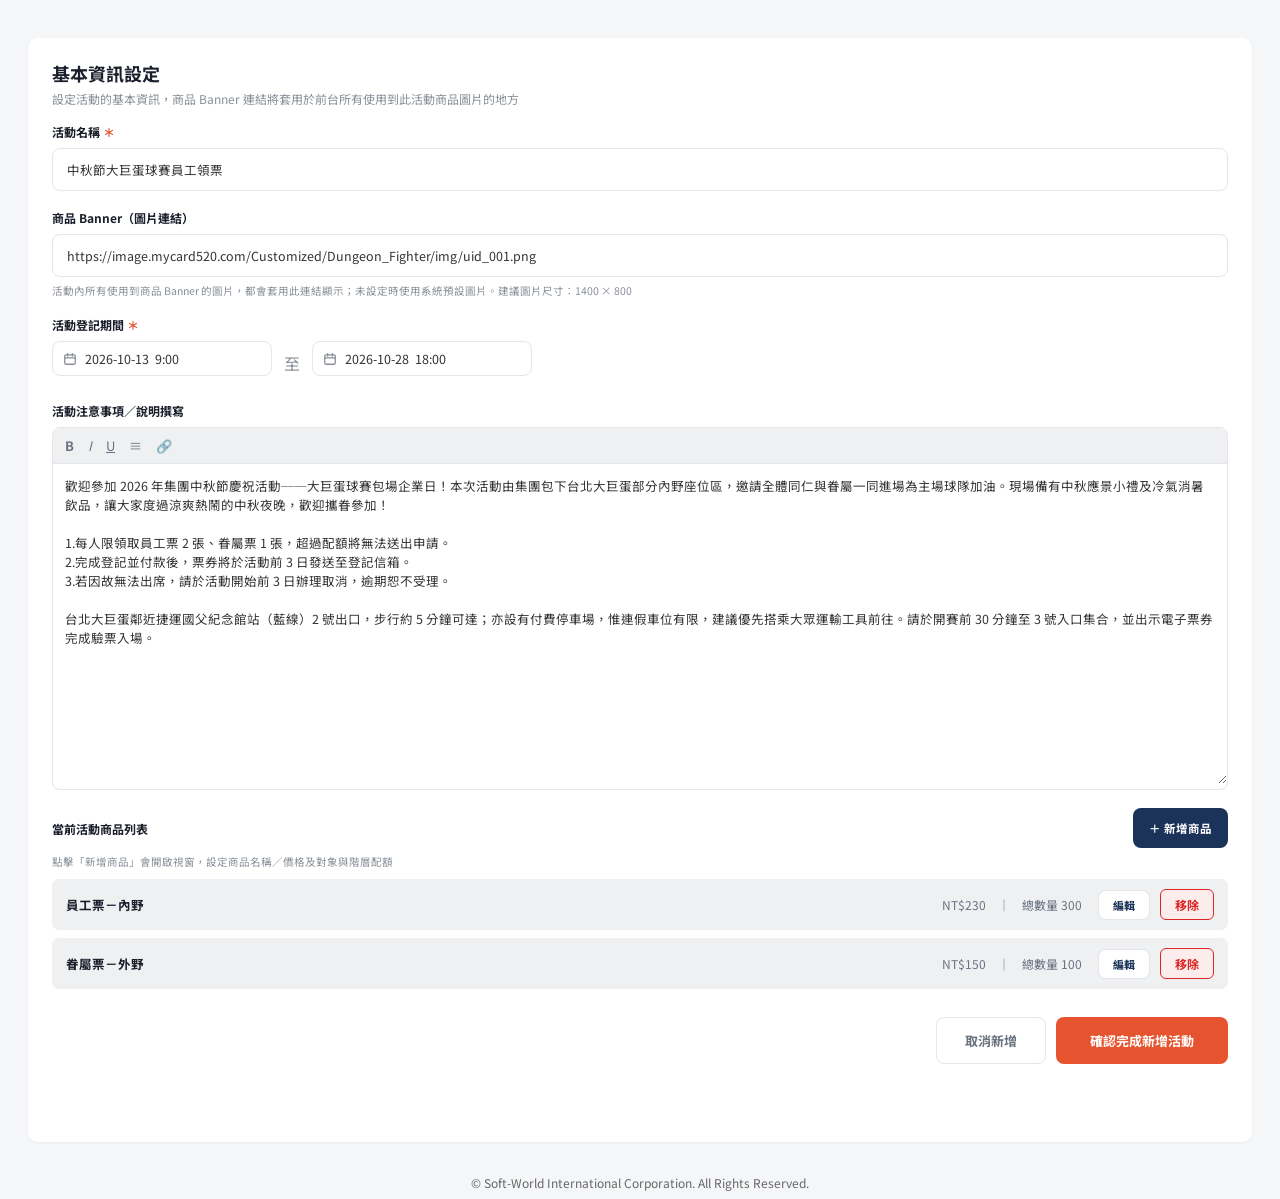
==== commit 505ec21b: "樣式更新" ====
--- a/backend-act.html
+++ b/backend-act.html
@@ -75,29 +75,29 @@
           <div class="ttl">基本資訊設定</div>
           <div class="sub">設定活動的基本資訊，商品 Banner 連結將套用於前台所有使用到此活動商品圖片的地方</div>
 
-          <div class="form-field">
+          <div class="form-field2">
             <label>活動名稱 <span class="req">＊</span></label>
-            <input class="form-input" id="an-name" placeholder="中秋節大巨蛋球賽員工領票" />
+            <input class="form-input2" id="an-name" placeholder="中秋節大巨蛋球賽員工領票" />
           </div>
 
-          <div class="form-field">
+          <div class="form-field2">
             <label>商品 Banner（圖片連結）</label>
-            <input class="form-input" id="an-banner" placeholder="https://image.mycard520.com/Customized/Dungeon_Fighter/img/uid_001.png" oninput="validateBanner()" />
+            <input class="form-input2" id="an-banner" placeholder="https://image.mycard520.com/Customized/Dungeon_Fighter/img/uid_001.png" oninput="validateBanner()" />
             <div id="an-banner-error" style="display:none;font-size:10.5px;color:var(--red);margin-top:6px;">連結需以 http:// 或 https:// 開頭，請確認網址格式</div>
             <div style="font-size:10.5px;color:var(--grey-light);margin-top:6px;">活動內所有使用到商品 Banner 的圖片，都會套用此連結顯示；未設定時使用系統預設圖片。建議圖片尺寸：1400 × 800</div>
           </div>
 
-          <div class="form-field">
+          <div class="form-field2">
             <label>活動登記期間 <span class="req">＊</span></label>
             <div style="display:flex;align-items:center;gap:12px;flex-wrap:wrap;">
-              <label class="date-input"><svg viewBox="0 0 24 24" width="14" height="14" fill="none" stroke="currentColor" stroke-width="2.2" stroke-linecap="round" stroke-linejoin="round" style="flex:none;color:var(--grey-light);position:relative;margin:0px 6px -2px 0;"><rect x="3" y="5" width="18" height="16" rx="2"/><path d="M16 3v4M8 3v4M3 10h18"/></svg><input type="text" data-dp="datetime" readonly placeholder="2026-10-13  9:00" id="an-date-from" onchange="validateAnDates()" /></label>
+              <label class="date-input2"><svg viewBox="0 0 24 24" width="14" height="14" fill="none" stroke="currentColor" stroke-width="2.2" stroke-linecap="round" stroke-linejoin="round" style="flex:none;color:var(--grey-light);position:relative;margin:0px 6px -2px 0;"><rect x="3" y="5" width="18" height="16" rx="2"/><path d="M16 3v4M8 3v4M3 10h18"/></svg><input class="blacktxt" type="text" data-dp="datetime" readonly placeholder="2026-10-13  9:00" id="an-date-from" onchange="validateAnDates()" /></label>
               <span style="color:var(--grey-light);">至</span>
-              <label class="date-input"><svg viewBox="0 0 24 24" width="14" height="14" fill="none" stroke="currentColor" stroke-width="2.2" stroke-linecap="round" stroke-linejoin="round" style="flex:none;color:var(--grey-light);position:relative;margin:0px 6px -2px 0;"><rect x="3" y="5" width="18" height="16" rx="2"/><path d="M16 3v4M8 3v4M3 10h18"/></svg><input type="text" data-dp="datetime" readonly placeholder="2026-10-28  18:00" id="an-date-to" onchange="validateAnDates()" /></label>
+              <label class="date-input2"><svg viewBox="0 0 24 24" width="14" height="14" fill="none" stroke="currentColor" stroke-width="2.2" stroke-linecap="round" stroke-linejoin="round" style="flex:none;color:var(--grey-light);position:relative;margin:0px 6px -2px 0;"><rect x="3" y="5" width="18" height="16" rx="2"/><path d="M16 3v4M8 3v4M3 10h18"/></svg><input class="blacktxt" type="text" data-dp="datetime" readonly placeholder="2026-10-28  18:00" id="an-date-to" onchange="validateAnDates()" /></label>
             </div>
             <div id="an-date-error" style="display:none;font-size:10.5px;color:var(--red);margin-top:6px;"></div>
           </div>
 
-          <div class="form-field">
+          <div class="form-field2">
             <label>活動注意事項／說明撰寫</label>
             <div style="border:1.3px solid var(--border);border-radius:8px;overflow:hidden;">
               <div style="background:var(--bg-alt);padding:8px 12px;display:flex;gap:14px;font-size:13px;color:var(--grey);border-bottom:1px solid var(--border);">
--- a/css/L.css
+++ b/css/L.css
@@ -370,6 +370,14 @@
 .date-input input::-webkit-calendar-picker-indicator{cursor:pointer;opacity:.6;}
 .date-input input[data-dp="datetime"]{width:178px;}
 .date-input:focus-within{border-color:var(--navy);}
+.date-input2{display:flex;align-items:center;background:#fff;border:1px solid var(--border);border-radius:8px;padding:6px 10px;cursor:pointer;}
+.date-input2 input{border:none;outline:none;background:transparent;font-family:inherit;font-size:12.5px;color:var(--navy-dark);cursor:pointer;}
+.date-input2 input::-webkit-calendar-picker-indicator{cursor:pointer;opacity:.6;}
+.date-input2 input[data-dp="datetime"]{width:178px;}
+.date-input2:focus-within{border-color:var(--navy);}
+.date-input2 .blacktxt {color:#333333!important;}
+.date-input2 .blacktxt::placeholder{color:#333333!important;}
+
 .dp-field,.date-input input[data-dp]{cursor:pointer;}
 #dp-pop{position:fixed;z-index:1200;display:none;width:268px;background:#fff;border:1px solid var(--border);border-radius:12px;box-shadow:0 12px 34px rgba(20,30,50,.22);padding:12px;font-size:12px;user-select:none;}
 #dp-pop.show{display:block;}
@@ -524,12 +532,19 @@
 #ap-fields.readonly{pointer-events:none;opacity:.68;}
 #ap-fields.readonly .form-input, #ap-fields.readonly input, #ap-fields.readonly textarea{background:var(--bg-alt);}
 
-
 /* 新增活動表單 */
 .form-field{margin-bottom:18px;}
 .form-field label{display:block;font-size:12px;font-weight:700;margin-bottom:8px;}
 .form-field label .req{color:var(--orange);}
 .form-input{width:100%;padding:11px 14px;border-radius:8px;border:1.3px solid var(--border);font-size:12.5px;}
+.form-field2{margin-bottom:18px;}
+.form-field2 label{display:block;font-size:12px;font-weight:700;margin-bottom:8px;}
+.form-field2 label .req{color:var(--orange);}
+.form-input2{width:100%;padding:11px 14px;border-radius:8px;border:1.3px solid var(--border);font-size:12.5px;}
+.form-field2 .form-input2::placeholder{color:#333333!important;}
+.form-field2 #an-notes::placeholder{color:#333333!important;}
+
+
 .form-row2{display:grid;grid-template-columns:1fr 1fr;gap:16px;}
 .cb-row{display:flex;align-items:center;gap:8px;margin-bottom:9px;cursor:pointer;font-size:12.5px;}
 .quota-table{width:100%;border-collapse:collapse;margin-top:8px;}
@@ -607,4 +622,6 @@
 }
 #page-content .goods{
   overflow:visible !important;
-}+}
+
+
